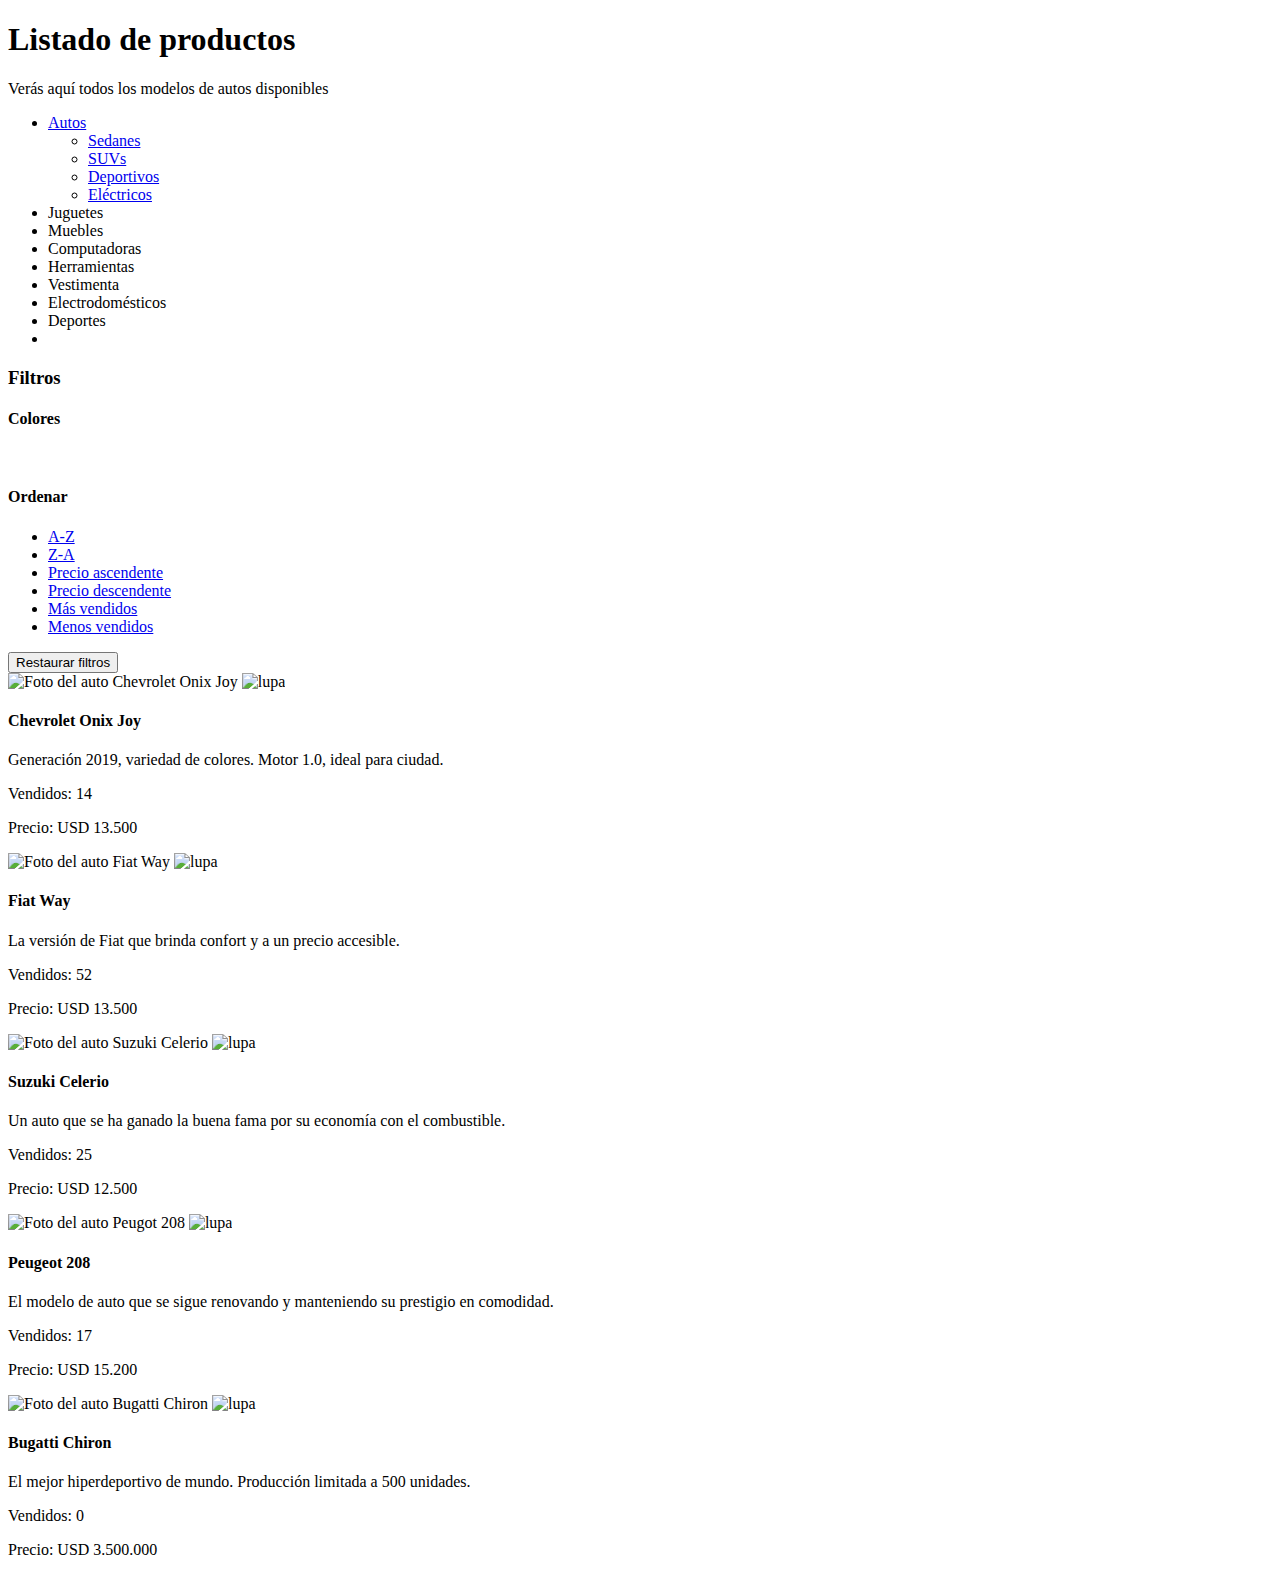
==== autos.html @ c88e8901 "Create autos.html" ====
<!DOCTYPE html>
<html lang="es">
<head>
    <meta charset="UTF-8">
    <meta name="viewport" content="width=device-width, initial-scale=1.0">
    <title>Listado de productos</title>
    <link rel="stylesheet" href="style.css">
    <script src="script.js"></script>
</head>
<body>
    <h1>Listado de productos</h1>
    <p>Verás aquí todos los modelos de autos disponibles</p>
    <div class="contenedor">
    <ul>
        <li>
            <a href="#">Autos</a>
            <ul>
                <li><a href="#">Sedanes</a></li>
                <li><a href="#">SUVs</a></li>
                <li><a href="#">Deportivos</a></li>
                <li><a href="#">Eléctricos</a></li>
            </ul>
        </li>
        <li><a href="#"></a>Juguetes</li>
        <li><a href="#"></a>Muebles</li>
        <li><a href="#"></a>Computadoras</li>
        <li><a href="#"></a>Herramientas</li>
        <li><a href="#"></a>Vestimenta</li>
        <li><a href="#"></a>Electrodomésticos</li>
        <li><a href="#"></a>Deportes</li>
        <li><a href="#"></a></li>
    </ul>
    <div class="filtros">
        <h3>Filtros</h3>
        <div class="colores"></div>
        <h4>Colores</h4>
        <a href="#"> <img src="imagenes/blanco.png" alt=""></a>
        <a href="#"> <img src="imagenes/negro.png" alt=""></a>
        <a href="#"> <img src="imagenes/amarillo.png" alt=""></a>
        <a href="#"> <img src="imagenes/verde.png" alt=""></a>
        <a href="#"> <img src="imagenes/rojo.png" alt=""></a>
        <a href="#"> <img src="imagenes/azul.png" alt=""></a>
        <a href="#"> <img src="imagenes/sin-color.png" alt=""></a>
    </div>
    <div class="filtros">
        <h4>Ordenar</h4>
        <ul>
            <li><a href="#">A-Z</a></li>
            <li><a href="#">Z-A</a></li>
            <li><a href="#">Precio ascendente</a></li>
            <li><a href="#">Precio descendente</a></li>
            <li><a href="#">Más vendidos</a></li>
            <li><a href="#">Menos vendidos</a></li>
        </ul>
    </div>
    <button type="button"> Restaurar filtros </button>
</div>
<section class="contenido">
    <div class="lista-productos">
        <div class="producto">
            <img src="imagenes/onix.jpg" alt="Foto del auto Chevrolet Onix Joy">
            <img src="imagenes/SVG/lupa.svg" alt="lupa">
            <h4>Chevrolet Onix Joy</h4>
            <p>Generación 2019, variedad de colores. Motor 1.0, ideal para ciudad.</p>
            <p>Vendidos: 14</p>
            <p>Precio: USD 13.500</p>
        </div>

        <div class="producto">
            <img src="imagenes/fiat.jpg" alt="Foto del auto Fiat Way">
            <img src="imagenes/SVG/lupa.svg" alt="lupa">
            <h4>Fiat Way</h4>
            <p>La versión de Fiat que brinda confort y a un precio accesible.</p>
            <p>Vendidos: 52</p>
            <p>Precio: USD 13.500</p>
        </div>

        <div class="producto">
            <img src="imagenes/suzuki.jpg" alt="Foto del auto Suzuki Celerio">
            <img src="imagenes/SVG/lupa.svg" alt="lupa">
            <h4>Suzuki Celerio</h4>
            <p>Un auto que se ha ganado la buena fama por su economía con el combustible.</p>
            <p>Vendidos: 25</p>
            <p>Precio: USD 12.500</p>
        </div>

        <div class="producto">
            <img src="imagenes/peugot.jpg" alt="Foto del auto Peugot 208">
            <img src="imagenes/SVG/lupa.svg" alt="lupa">
            <h4>Peugeot 208</h4>
            <p>El modelo de auto que se sigue renovando y manteniendo su prestigio en comodidad.</p>
            <p>Vendidos: 17</p>
            <p>Precio: USD 15.200</p>
        </div>

        <div class="producto">
            <img src="imagenes/bugatti.jpg" alt="Foto del auto Bugatti Chiron">
            <img src="imagenes/SVG/lupa.svg" alt="lupa">
            <h4>Bugatti Chiron</h4>
            <p>El mejor hiperdeportivo de mundo. Producción limitada a 500 unidades.</p>
            <p>Vendidos: 0</p>
            <p>Precio: USD 3.500.000</p>
        </div>
        
    </div>
</section>

</body>
</html>
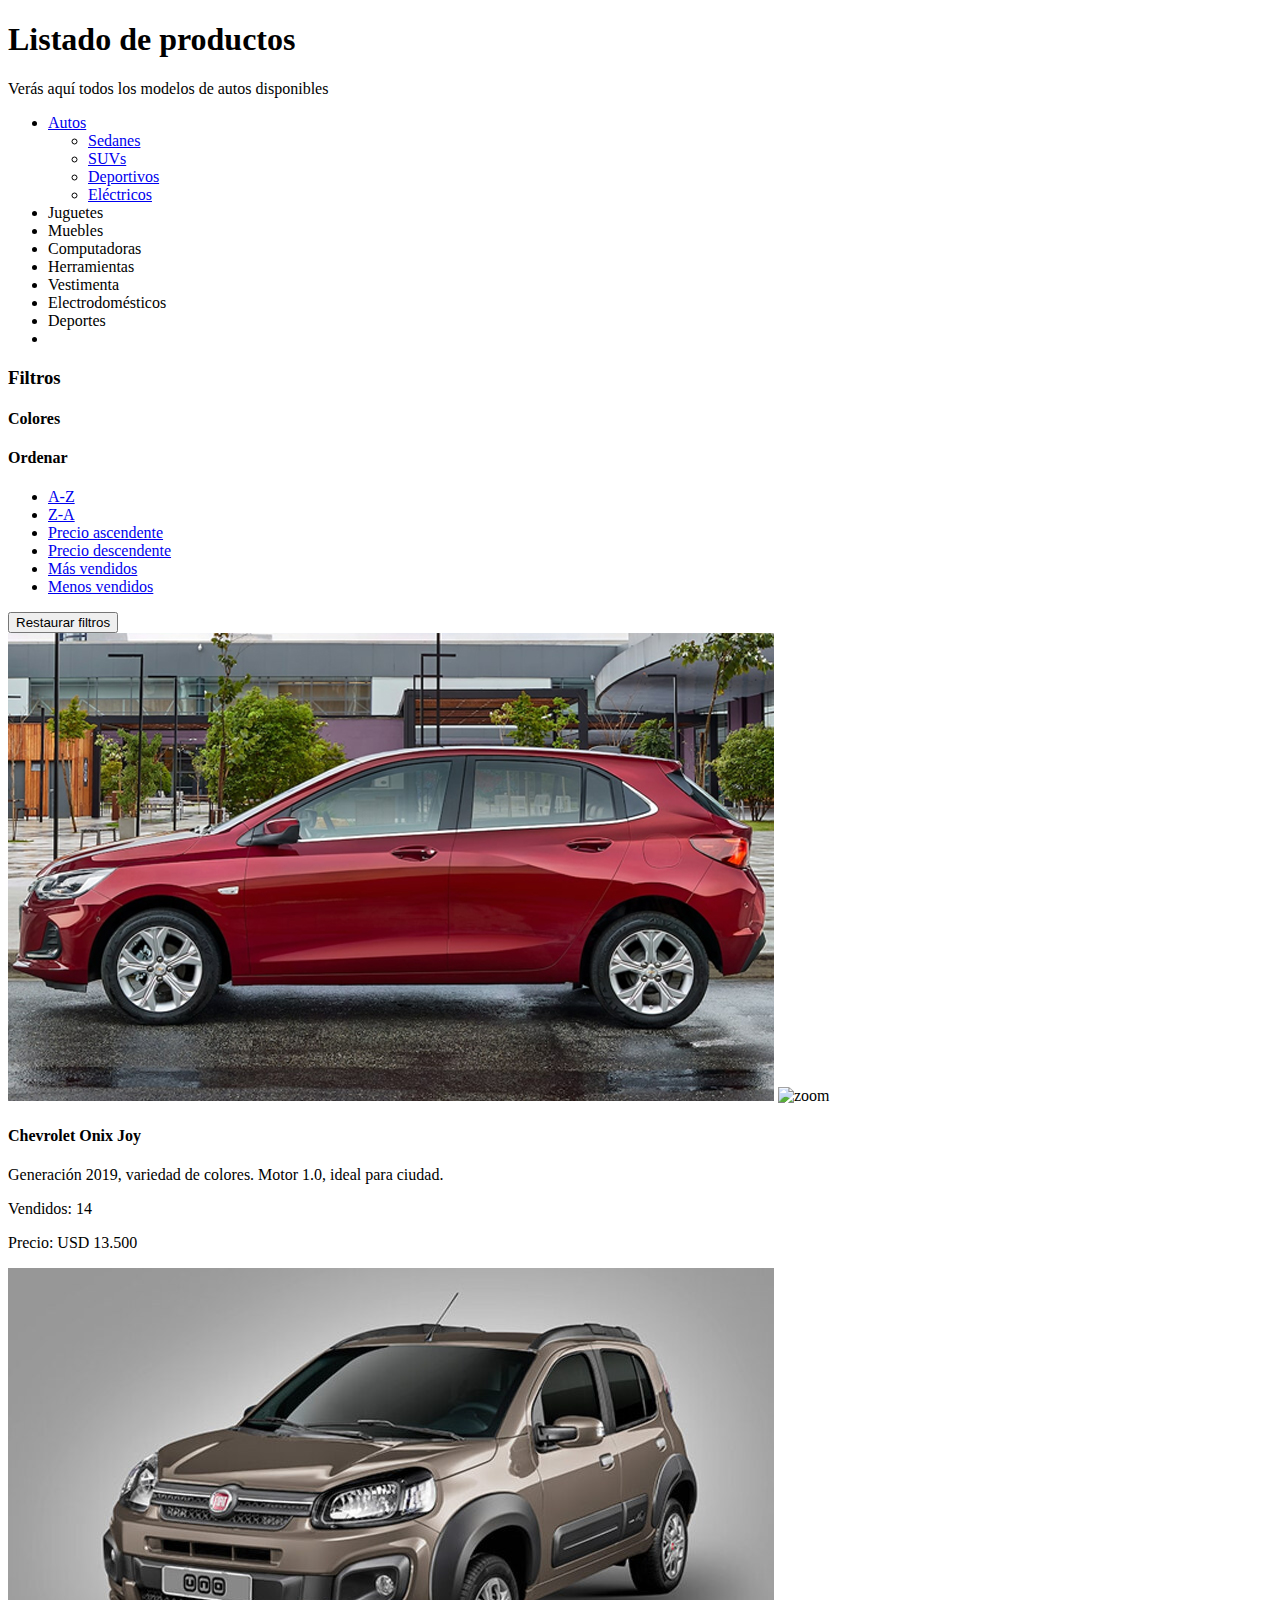
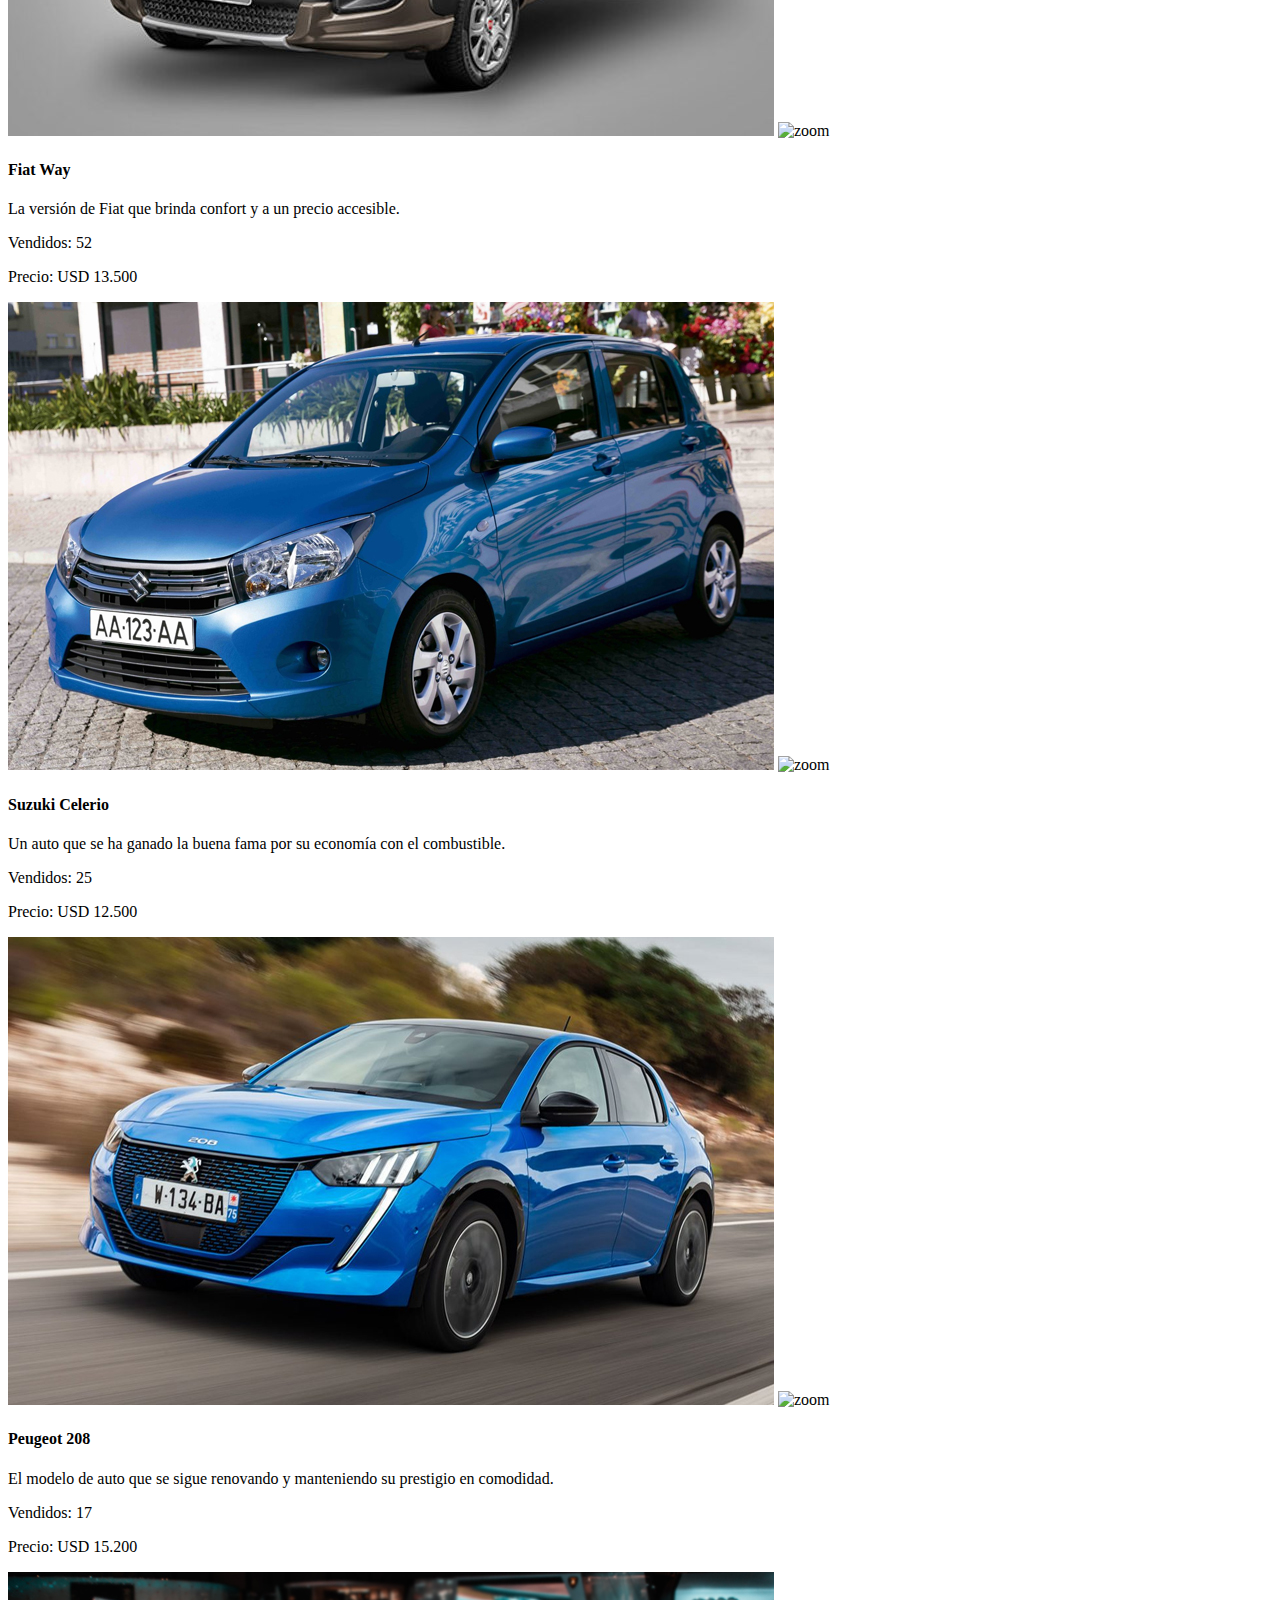
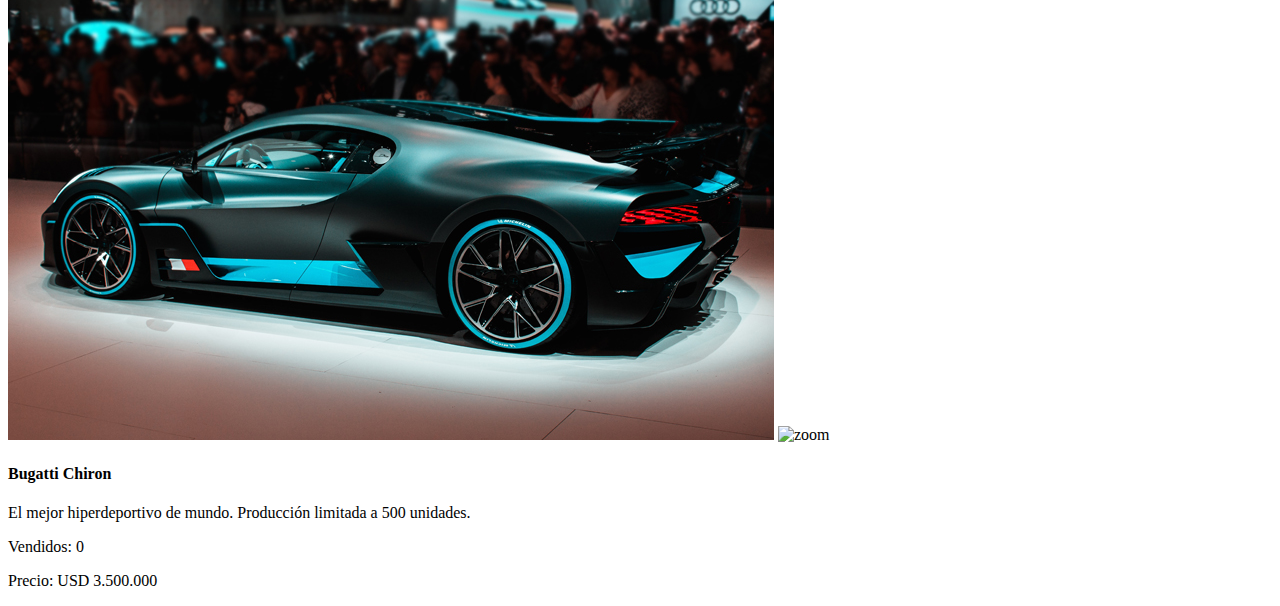
==== commit 954379d9: "Update autos.html" ====
--- a/autos.html
+++ b/autos.html
@@ -34,13 +34,13 @@
         <h3>Filtros</h3>
         <div class="colores"></div>
         <h4>Colores</h4>
-        <a href="#"> <img src="imagenes/blanco.png" alt=""></a>
-        <a href="#"> <img src="imagenes/negro.png" alt=""></a>
-        <a href="#"> <img src="imagenes/amarillo.png" alt=""></a>
-        <a href="#"> <img src="imagenes/verde.png" alt=""></a>
-        <a href="#"> <img src="imagenes/rojo.png" alt=""></a>
-        <a href="#"> <img src="imagenes/azul.png" alt=""></a>
-        <a href="#"> <img src="imagenes/sin-color.png" alt=""></a>
+        <a href="#"> <span class="color"></span></a>
+        <a href="#"> <span class="color"></span></a>
+        <a href="#"> <span class="color"></span></a>
+        <a href="#"> <span class="color"></span></a>
+        <a href="#"> <span class="color"></span></a>
+        <a href="#"> <span class="color"></span></a>
+        <a href="#"> <span class="color"></span></a>
     </div>
     <div class="filtros">
         <h4>Ordenar</h4>
@@ -58,8 +58,8 @@
 <section class="contenido">
     <div class="lista-productos">
         <div class="producto">
-            <img src="imagenes/onix.jpg" alt="Foto del auto Chevrolet Onix Joy">
-            <img src="imagenes/SVG/lupa.svg" alt="lupa">
+            <img src="img/prod50921_1.jpg" alt="Foto del auto Chevrolet Onix Joy">
+            <img src="imagenes/SVG/lupa.svg" alt="zoom">
             <h4>Chevrolet Onix Joy</h4>
             <p>Generación 2019, variedad de colores. Motor 1.0, ideal para ciudad.</p>
             <p>Vendidos: 14</p>
@@ -67,8 +67,8 @@
         </div>
 
         <div class="producto">
-            <img src="imagenes/fiat.jpg" alt="Foto del auto Fiat Way">
-            <img src="imagenes/SVG/lupa.svg" alt="lupa">
+            <img src="img/prod50922_1.jpg" alt="Foto del auto Fiat Way">
+            <img src="imagenes/SVG/lupa.svg" alt="zoom">
             <h4>Fiat Way</h4>
             <p>La versión de Fiat que brinda confort y a un precio accesible.</p>
             <p>Vendidos: 52</p>
@@ -76,8 +76,8 @@
         </div>
 
         <div class="producto">
-            <img src="imagenes/suzuki.jpg" alt="Foto del auto Suzuki Celerio">
-            <img src="imagenes/SVG/lupa.svg" alt="lupa">
+            <img src="img/prod50923_1.jpg" alt="Foto del auto Suzuki Celerio">
+            <img src="imagenes/SVG/lupa.svg" alt="zoom">
             <h4>Suzuki Celerio</h4>
             <p>Un auto que se ha ganado la buena fama por su economía con el combustible.</p>
             <p>Vendidos: 25</p>
@@ -85,8 +85,8 @@
         </div>
 
         <div class="producto">
-            <img src="imagenes/peugot.jpg" alt="Foto del auto Peugot 208">
-            <img src="imagenes/SVG/lupa.svg" alt="lupa">
+            <img src="img/prod50924_1.jpg" alt="Foto del auto Peugot 208">
+            <img src="imagenes/SVG/lupa.svg" alt="zoom">
             <h4>Peugeot 208</h4>
             <p>El modelo de auto que se sigue renovando y manteniendo su prestigio en comodidad.</p>
             <p>Vendidos: 17</p>
@@ -94,8 +94,8 @@
         </div>
 
         <div class="producto">
-            <img src="imagenes/bugatti.jpg" alt="Foto del auto Bugatti Chiron">
-            <img src="imagenes/SVG/lupa.svg" alt="lupa">
+            <img src="img/prod50925_1.jpg" alt="Foto del auto Bugatti Chiron">
+            <img src="imagenes/SVG/lupa.svg" alt="zoom">
             <h4>Bugatti Chiron</h4>
             <p>El mejor hiperdeportivo de mundo. Producción limitada a 500 unidades.</p>
             <p>Vendidos: 0</p>
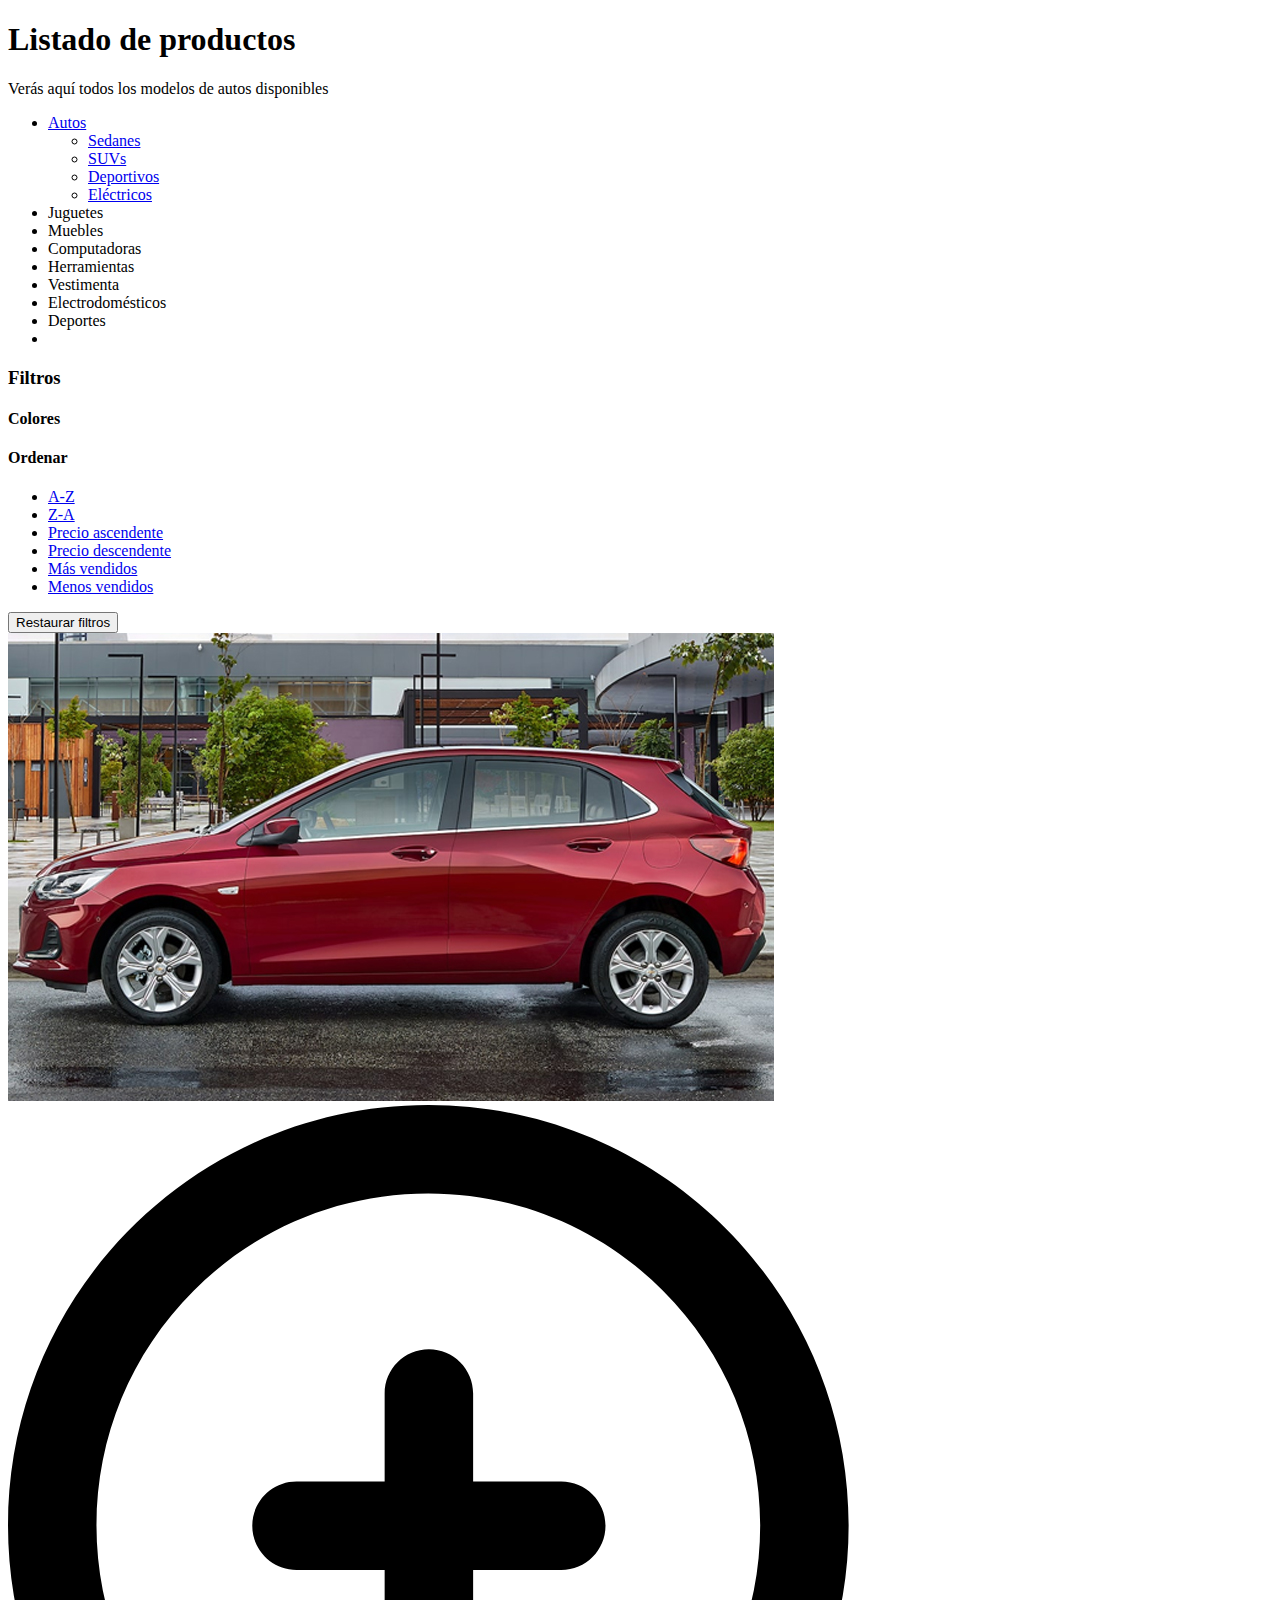
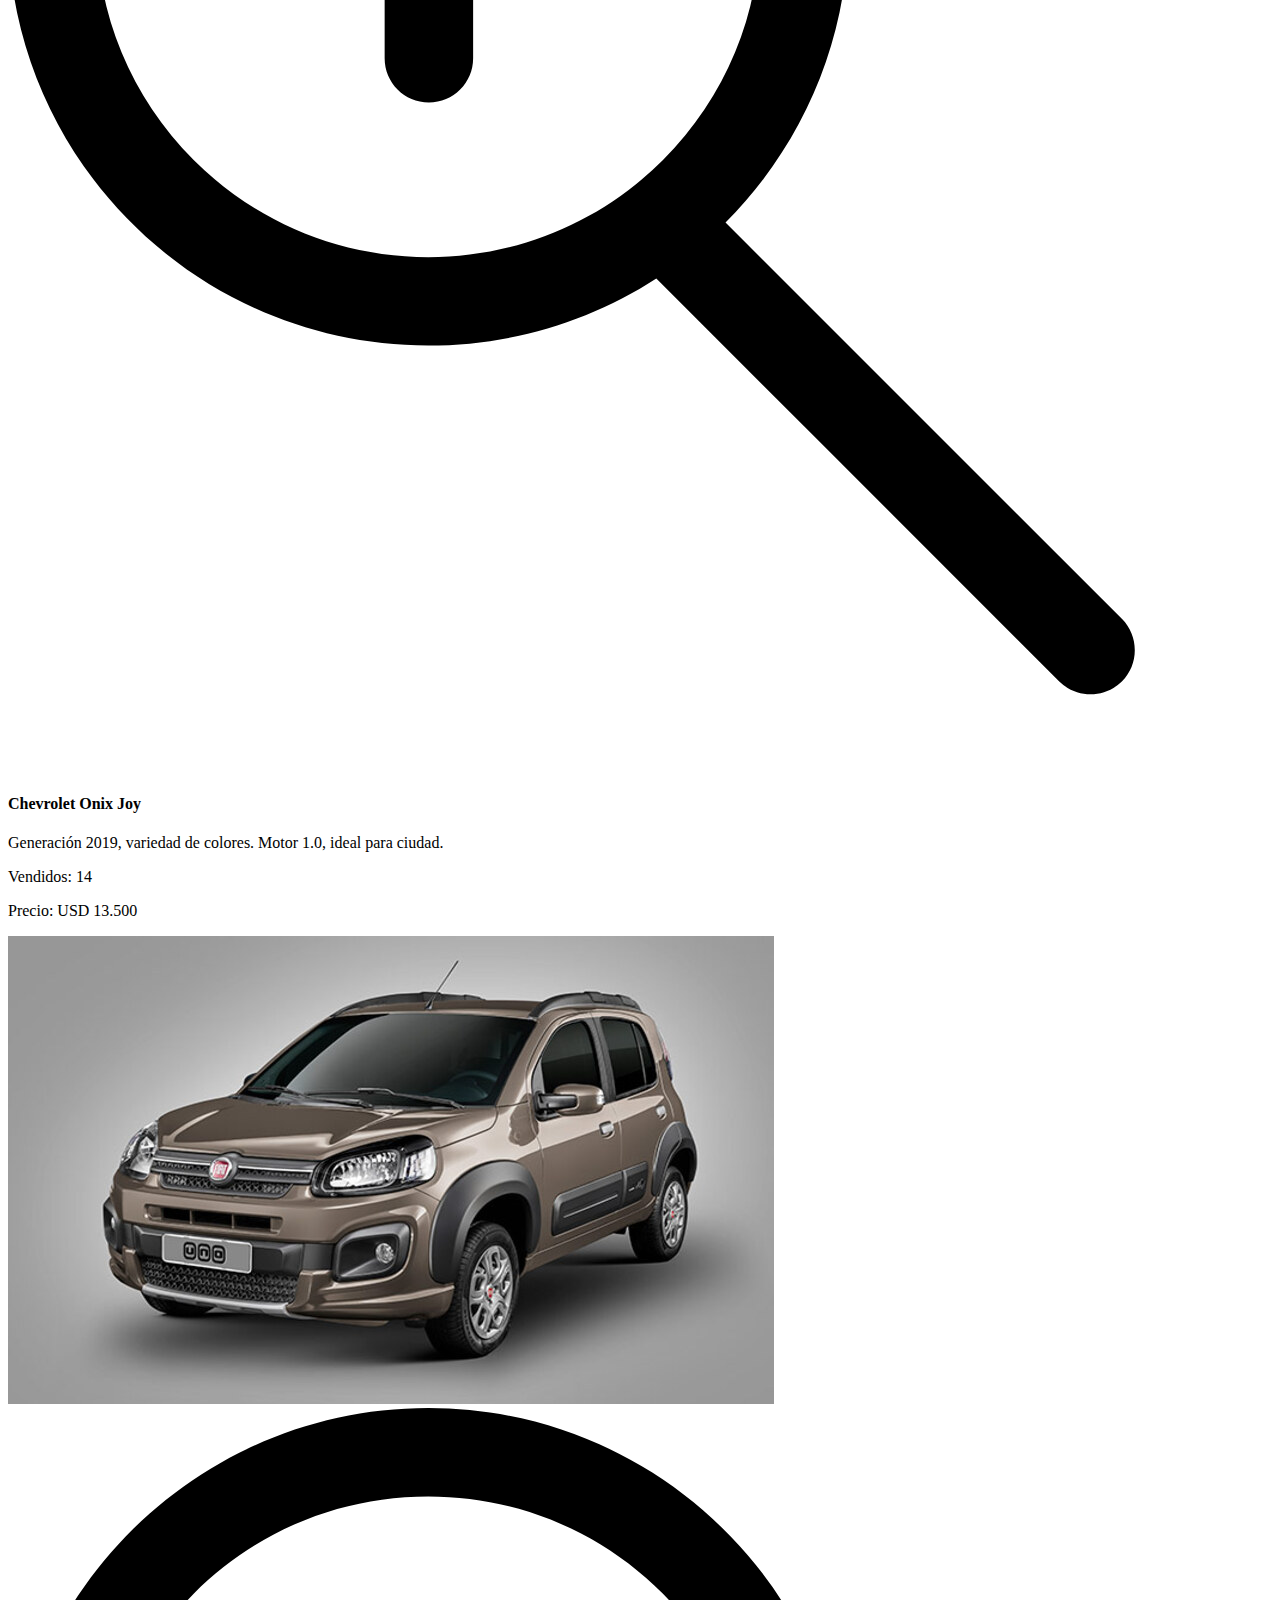
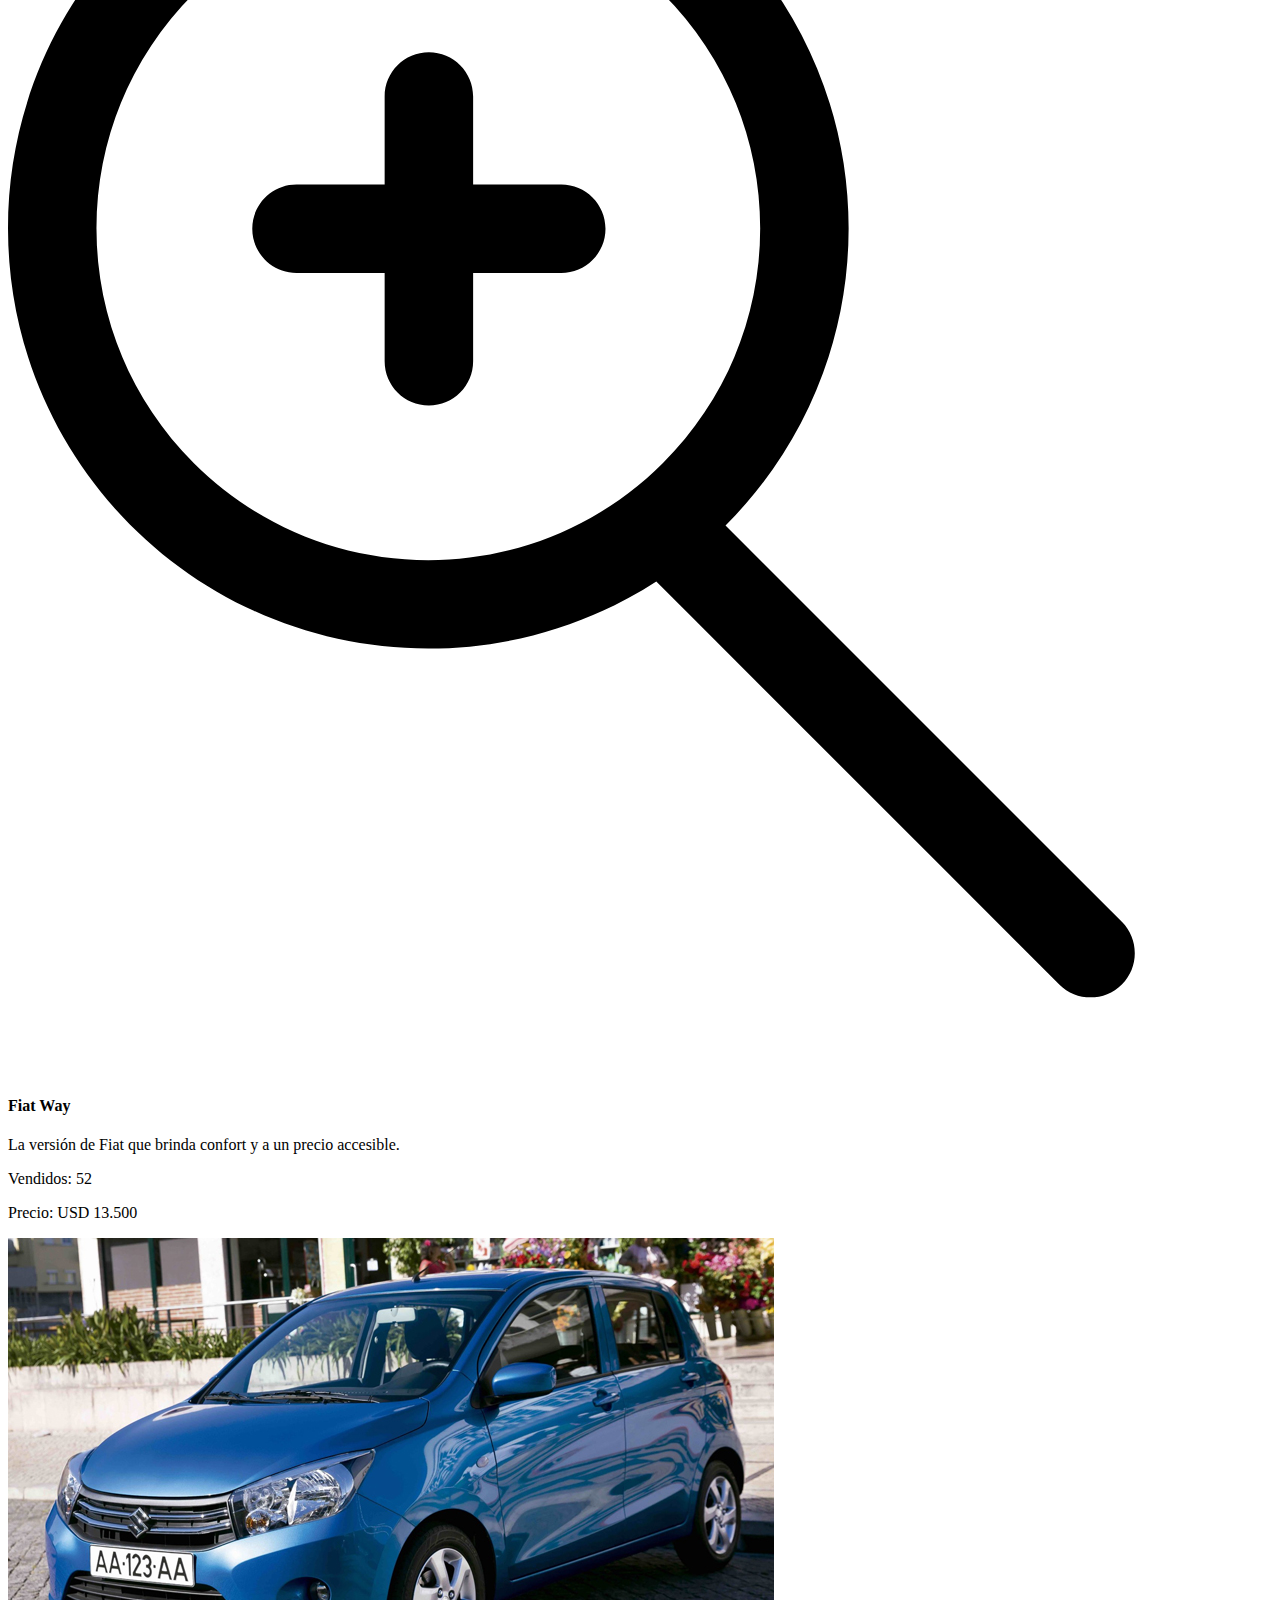
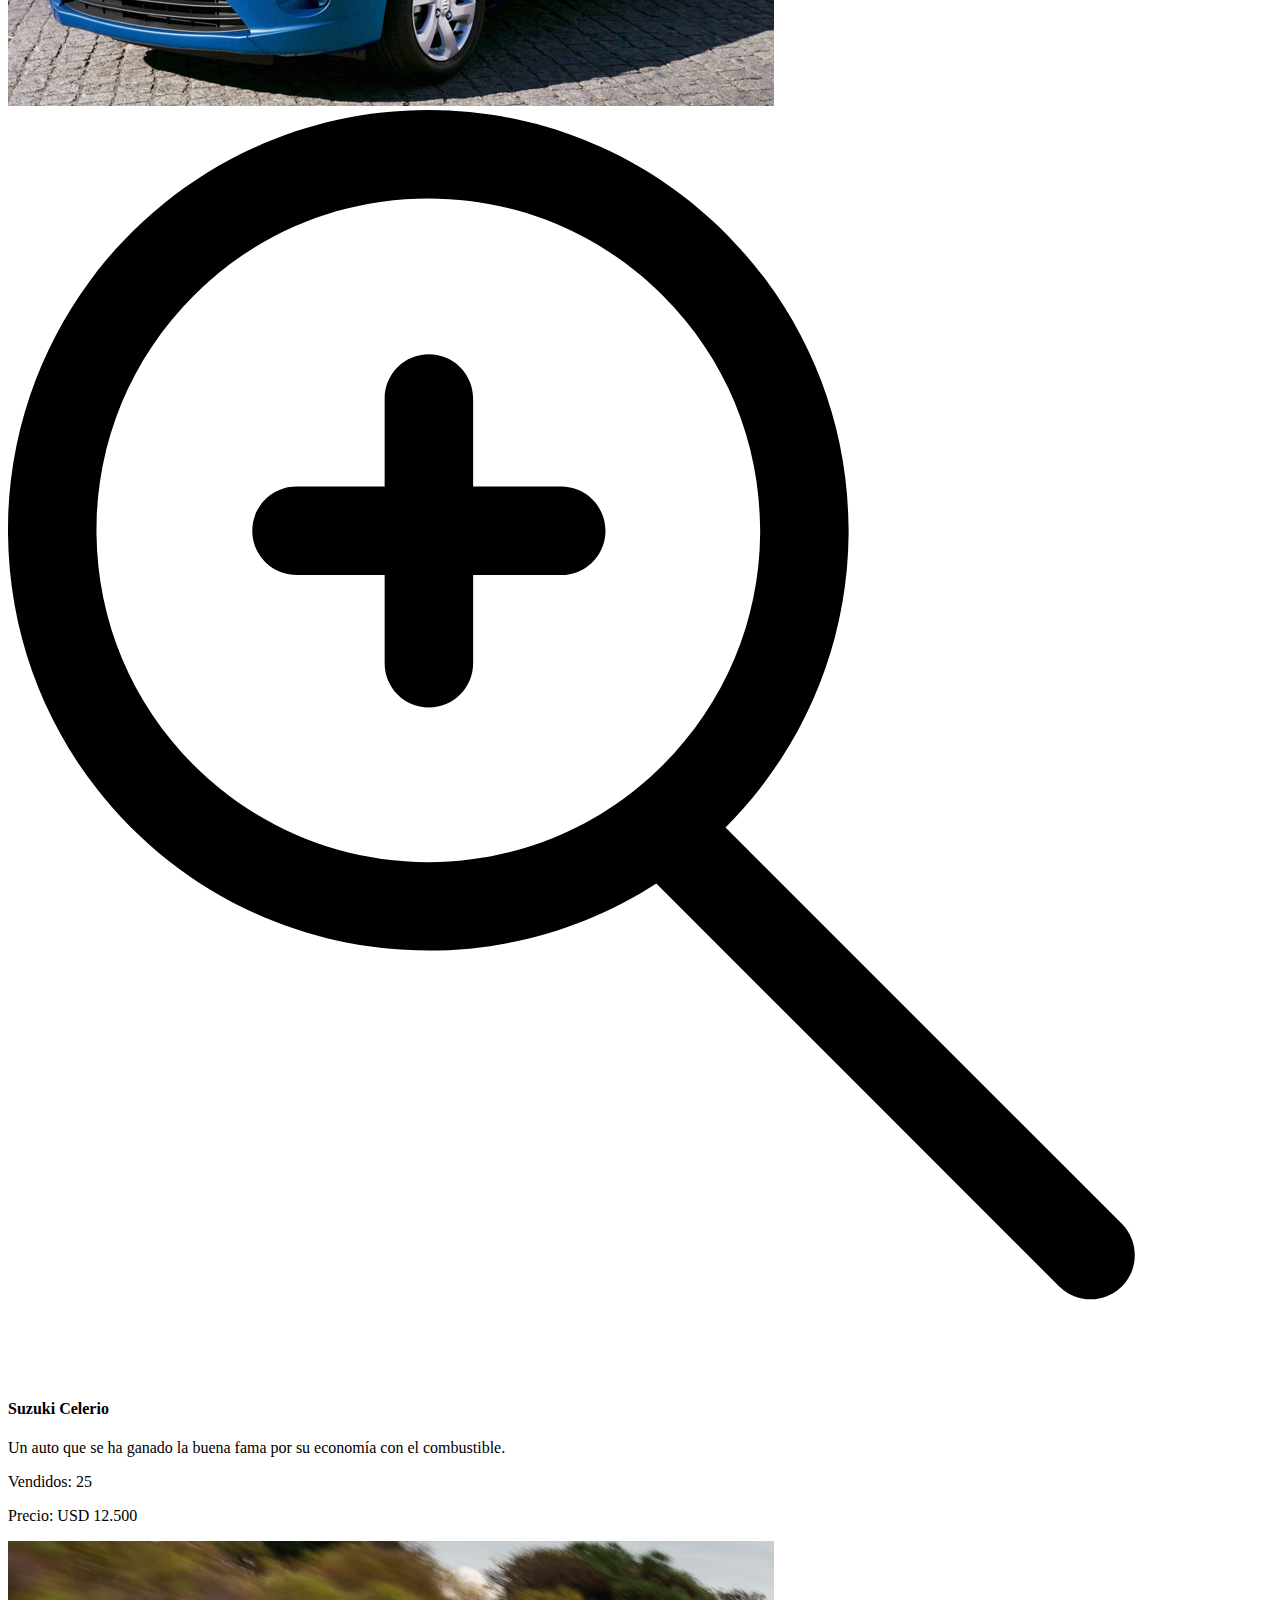
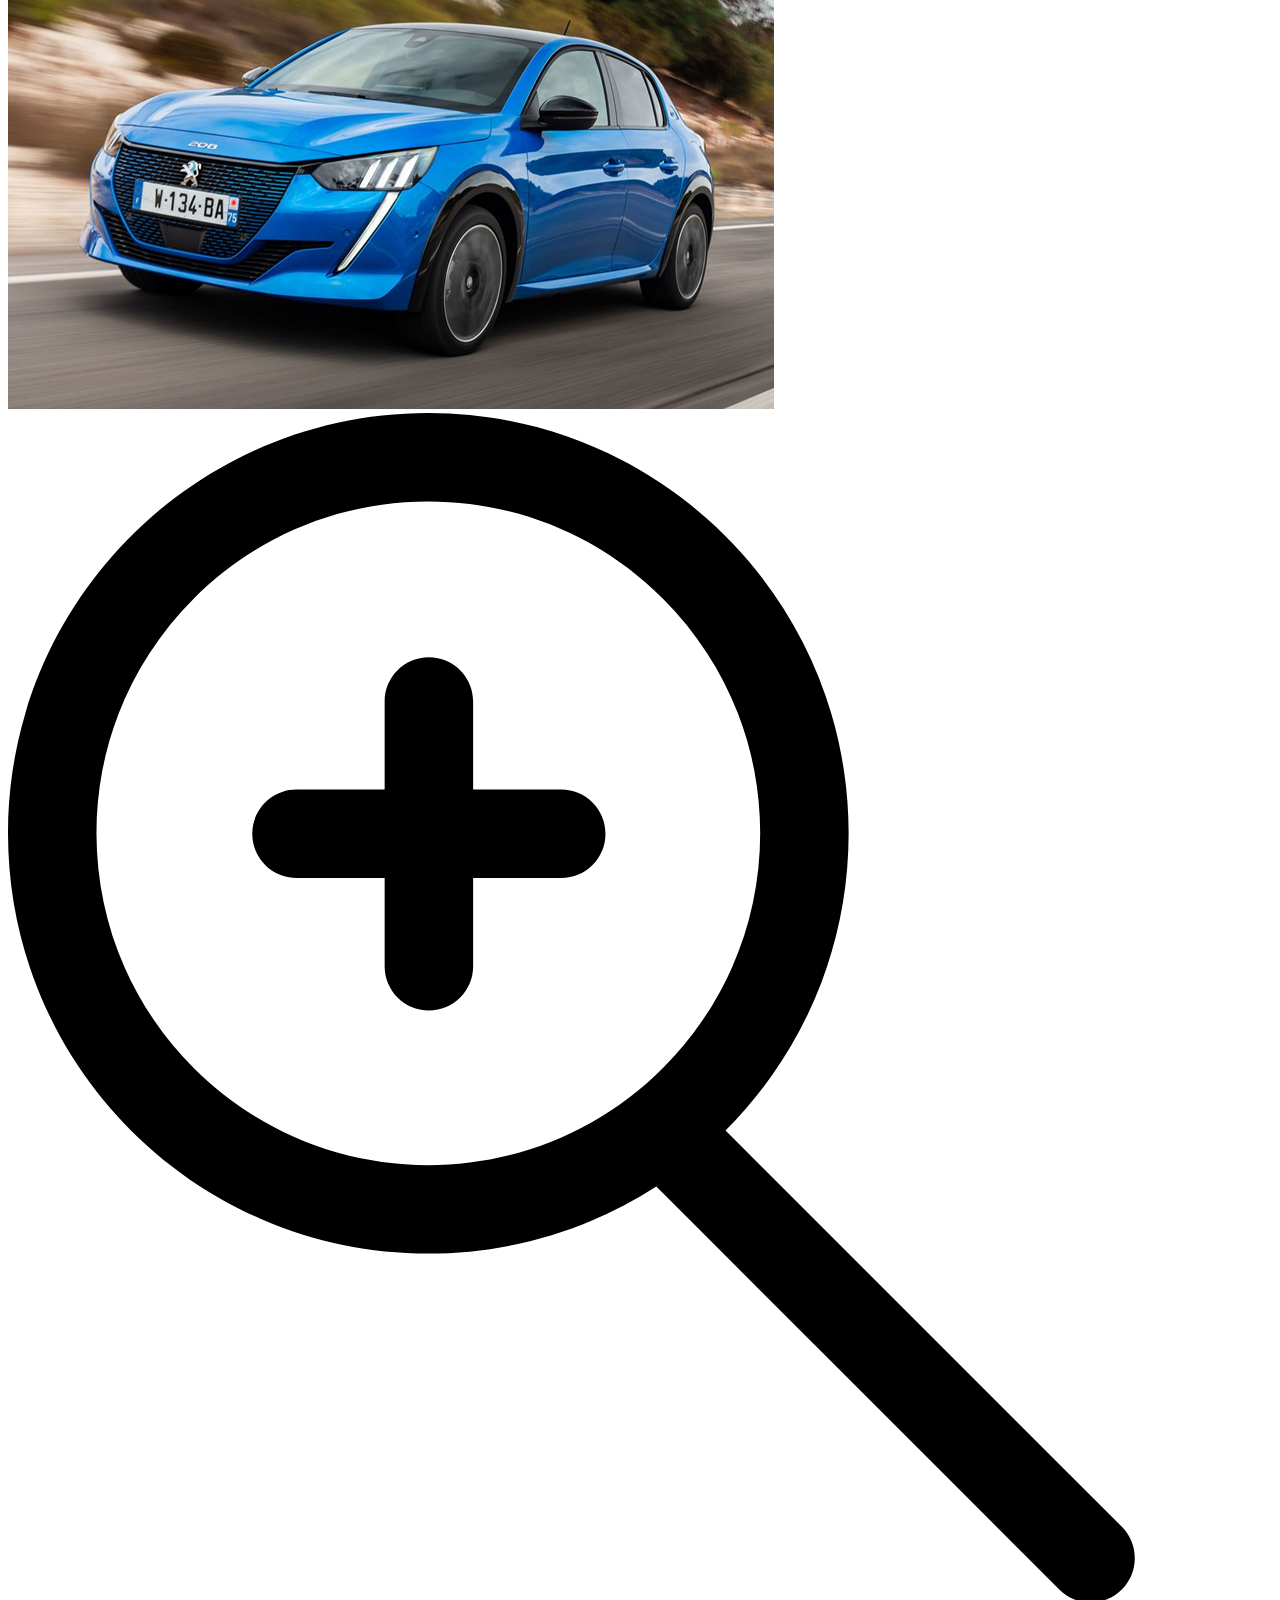
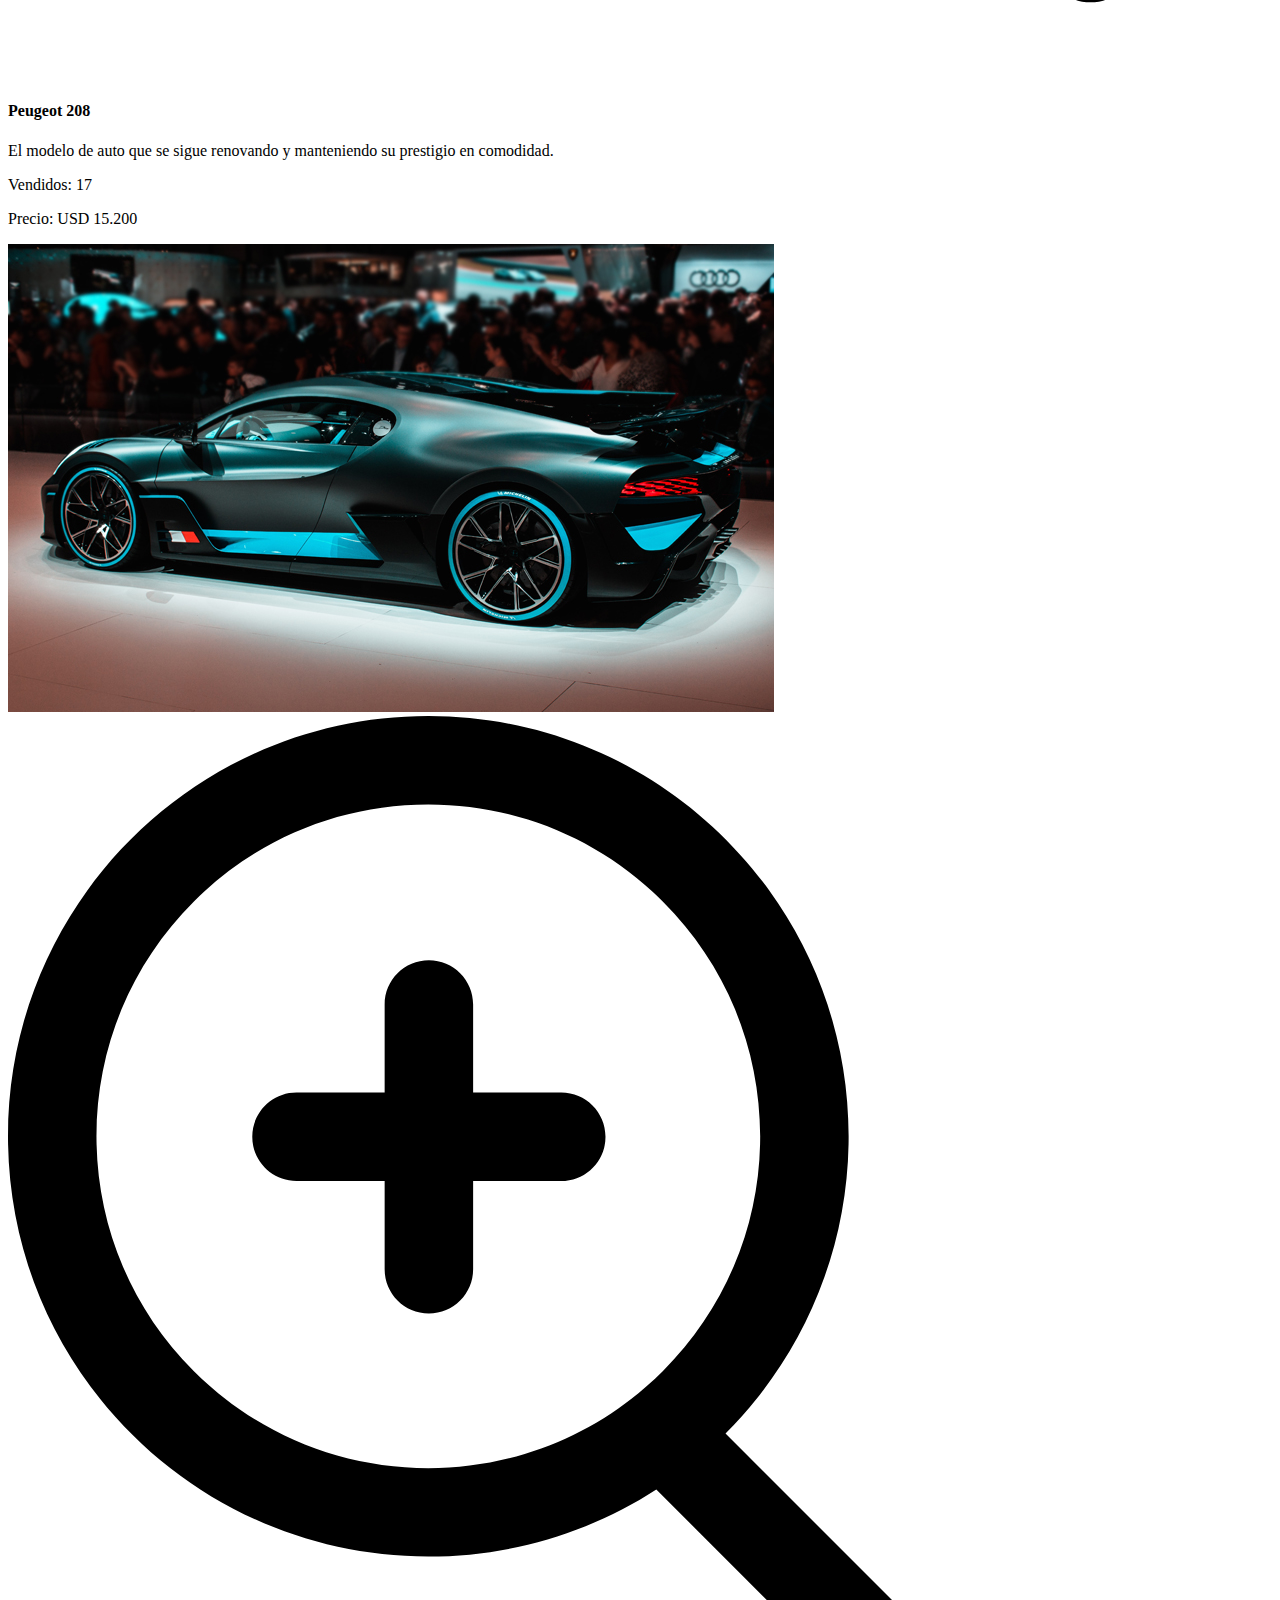
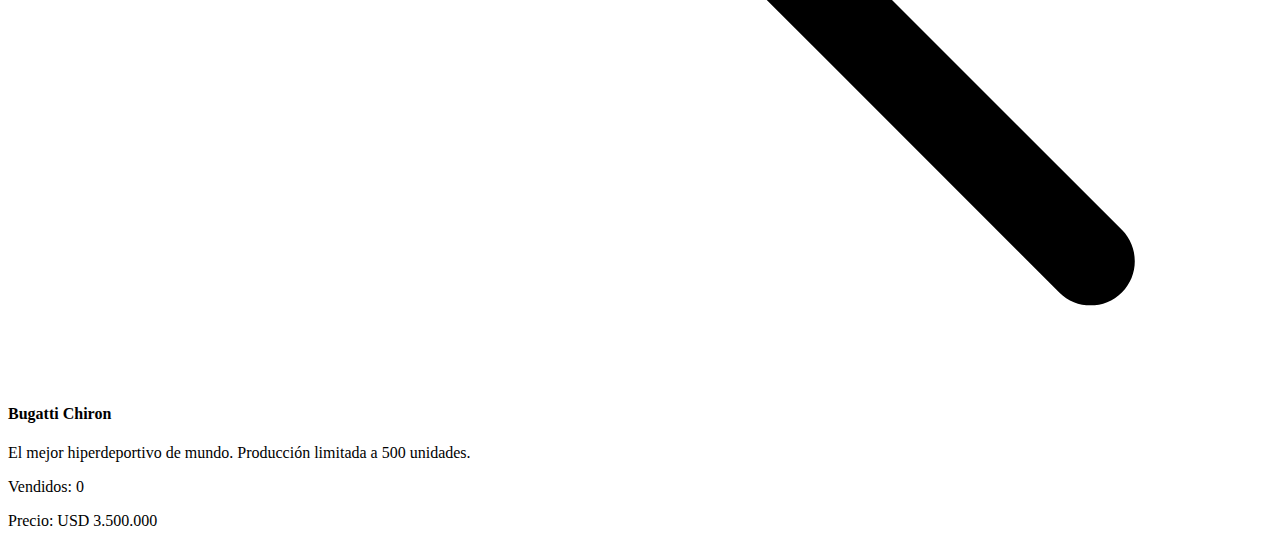
==== commit 8d14cfe3: "Create autos.html" ====
--- a/autos.html
+++ b/autos.html
@@ -59,7 +59,7 @@
     <div class="lista-productos">
         <div class="producto">
             <img src="img/prod50921_1.jpg" alt="Foto del auto Chevrolet Onix Joy">
-            <img src="imagenes/SVG/lupa.svg" alt="zoom">
+            <img src="img/lupa.svg" alt="zoom">
             <h4>Chevrolet Onix Joy</h4>
             <p>Generación 2019, variedad de colores. Motor 1.0, ideal para ciudad.</p>
             <p>Vendidos: 14</p>
@@ -68,7 +68,7 @@
 
         <div class="producto">
             <img src="img/prod50922_1.jpg" alt="Foto del auto Fiat Way">
-            <img src="imagenes/SVG/lupa.svg" alt="zoom">
+            <img src="img/lupa.svg" alt="zoom">
             <h4>Fiat Way</h4>
             <p>La versión de Fiat que brinda confort y a un precio accesible.</p>
             <p>Vendidos: 52</p>
@@ -77,7 +77,7 @@
 
         <div class="producto">
             <img src="img/prod50923_1.jpg" alt="Foto del auto Suzuki Celerio">
-            <img src="imagenes/SVG/lupa.svg" alt="zoom">
+            <img src="img/lupa.svg"  alt="zoom">
             <h4>Suzuki Celerio</h4>
             <p>Un auto que se ha ganado la buena fama por su economía con el combustible.</p>
             <p>Vendidos: 25</p>
@@ -86,7 +86,7 @@
 
         <div class="producto">
             <img src="img/prod50924_1.jpg" alt="Foto del auto Peugot 208">
-            <img src="imagenes/SVG/lupa.svg" alt="zoom">
+            <img src="img/lupa.svg"  alt="zoom">
             <h4>Peugeot 208</h4>
             <p>El modelo de auto que se sigue renovando y manteniendo su prestigio en comodidad.</p>
             <p>Vendidos: 17</p>
@@ -95,7 +95,7 @@
 
         <div class="producto">
             <img src="img/prod50925_1.jpg" alt="Foto del auto Bugatti Chiron">
-            <img src="imagenes/SVG/lupa.svg" alt="zoom">
+            <img src="img/lupa.svg"  alt="zoom">
             <h4>Bugatti Chiron</h4>
             <p>El mejor hiperdeportivo de mundo. Producción limitada a 500 unidades.</p>
             <p>Vendidos: 0</p>
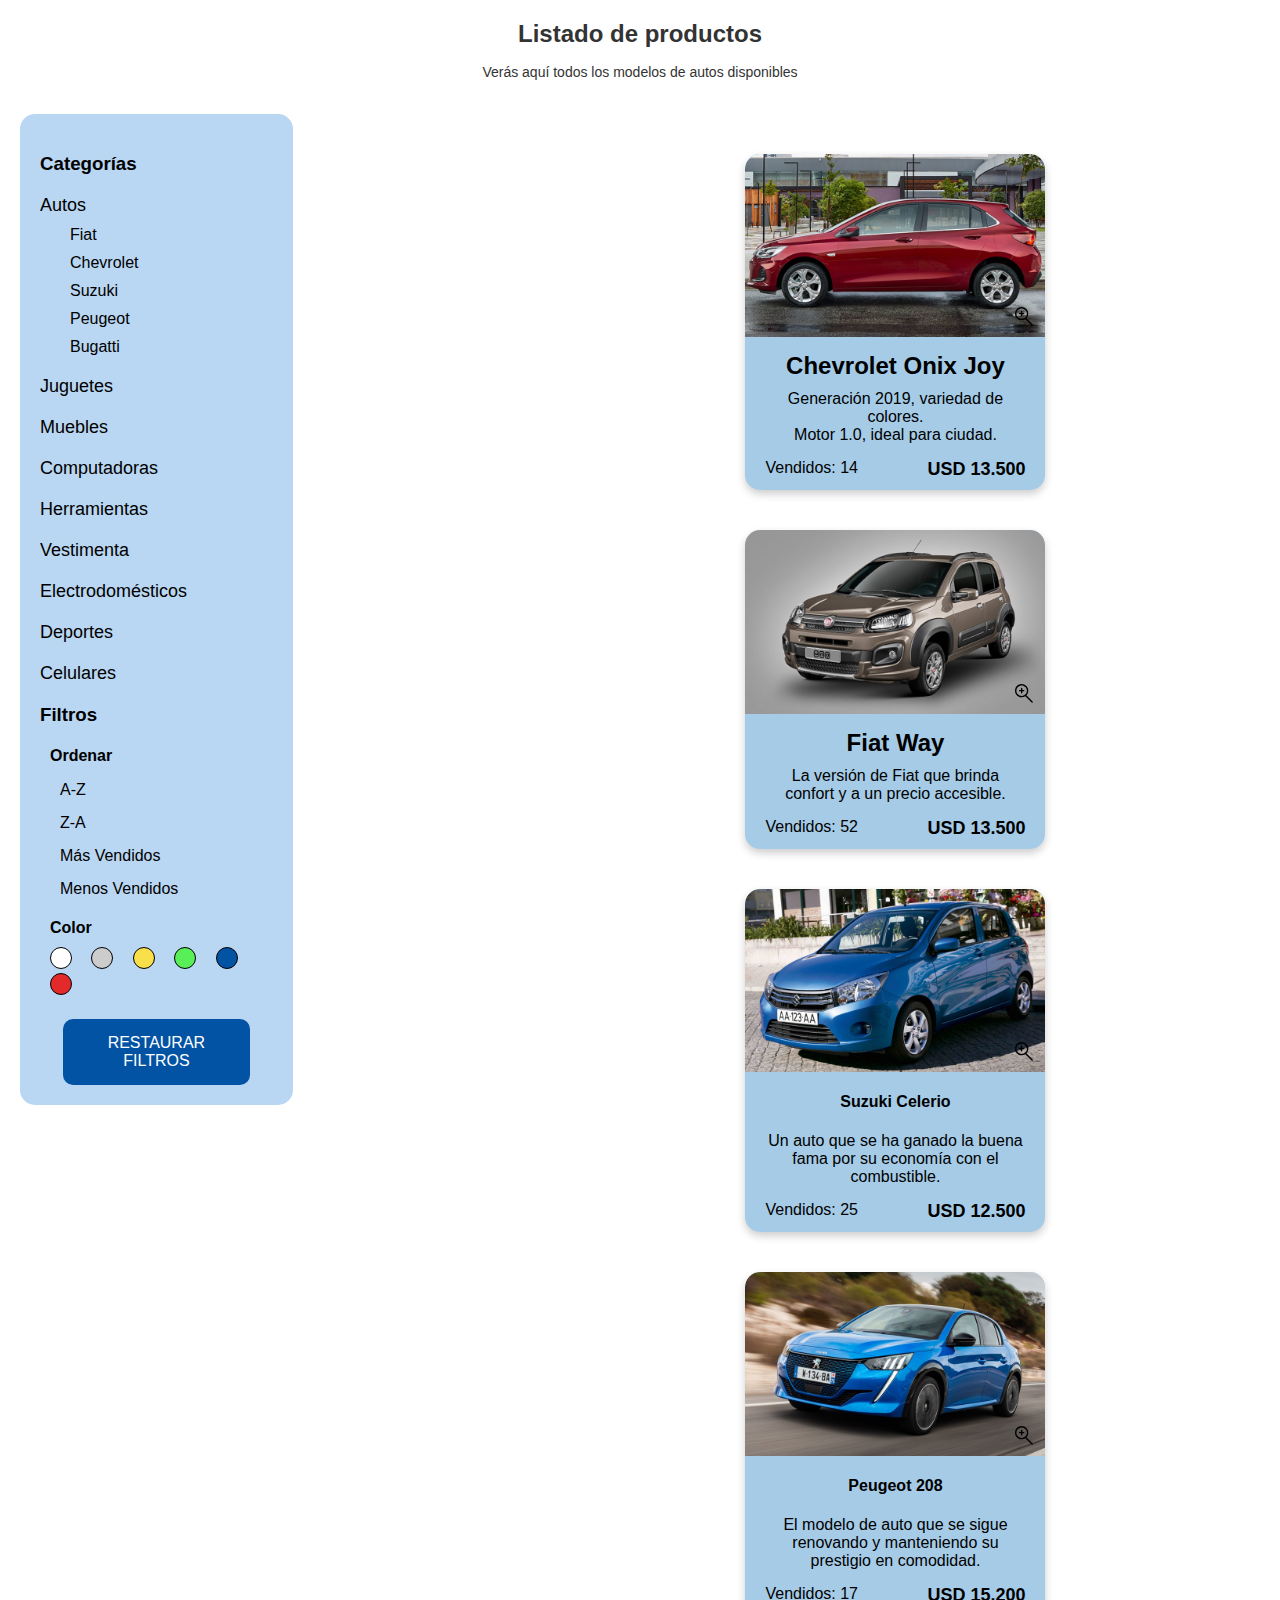
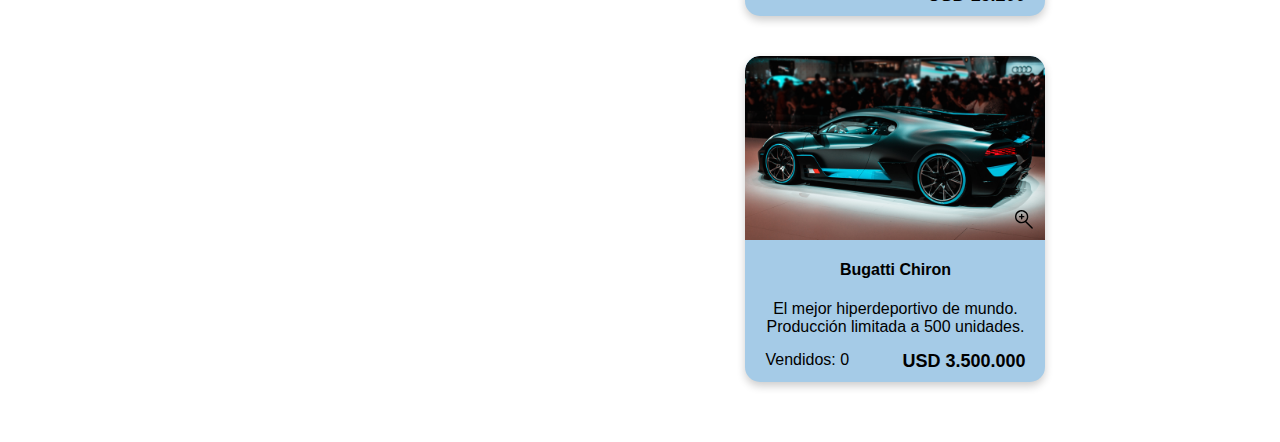
==== commit 2eebf730: "cambios en el css y html" ====
--- a/autos.html
+++ b/autos.html
@@ -9,101 +9,124 @@
 </head>
 <body>
     <h1>Listado de productos</h1>
-    <p>Verás aquí todos los modelos de autos disponibles</p>
-    <div class="contenedor">
-    <ul>
-        <li>
-            <a href="#">Autos</a>
+    <p class="subtitulo">Verás aquí todos los modelos de autos disponibles</p>
+<div class="contenedor">
+        <aside class="sidebar">
+            <h3>Categorías</h3>
             <ul>
-                <li><a href="#">Sedanes</a></li>
-                <li><a href="#">SUVs</a></li>
-                <li><a href="#">Deportivos</a></li>
-                <li><a href="#">Eléctricos</a></li>
+                <li>
+                    <a href="#">Autos</a>
+                    <ul>
+                        <li><a href="#">Fiat</a></li>
+                        <li><a href="#">Chevrolet</a></li>
+                        <li><a href="#">Suzuki</a></li>
+                        <li><a href="#">Peugeot</a></li>
+                        <li><a href="#">Bugatti</a></li>
+                    </ul>
+                </li>
+                <li><a href="#">Juguetes</a></li>
+                <li><a href="#">Muebles</a></li>
+                <li><a href="#">Computadoras</a></li>
+                <li><a href="#">Herramientas</a></li>
+                <li><a href="#">Vestimenta</a></li>
+                <li><a href="#">Electrodomésticos</a></li>
+                <li><a href="#">Deportes</a></li>
+                <li><a href="#">Celulares</a></li>
             </ul>
-        </li>
-        <li><a href="#"></a>Juguetes</li>
-        <li><a href="#"></a>Muebles</li>
-        <li><a href="#"></a>Computadoras</li>
-        <li><a href="#"></a>Herramientas</li>
-        <li><a href="#"></a>Vestimenta</li>
-        <li><a href="#"></a>Electrodomésticos</li>
-        <li><a href="#"></a>Deportes</li>
-        <li><a href="#"></a></li>
-    </ul>
-    <div class="filtros">
-        <h3>Filtros</h3>
-        <div class="colores"></div>
-        <h4>Colores</h4>
-        <a href="#"> <span class="color"></span></a>
-        <a href="#"> <span class="color"></span></a>
-        <a href="#"> <span class="color"></span></a>
-        <a href="#"> <span class="color"></span></a>
-        <a href="#"> <span class="color"></span></a>
-        <a href="#"> <span class="color"></span></a>
-        <a href="#"> <span class="color"></span></a>
-    </div>
-    <div class="filtros">
-        <h4>Ordenar</h4>
-        <ul>
-            <li><a href="#">A-Z</a></li>
-            <li><a href="#">Z-A</a></li>
-            <li><a href="#">Precio ascendente</a></li>
-            <li><a href="#">Precio descendente</a></li>
-            <li><a href="#">Más vendidos</a></li>
-            <li><a href="#">Menos vendidos</a></li>
-        </ul>
-    </div>
-    <button type="button"> Restaurar filtros </button>
-</div>
+    
+            <h3>Filtros</h3>
+            <div class="filtros">
+                <h4>Ordenar</h4>
+                <ul>
+                    <li>A-Z</li>
+                    <li>Z-A</li>
+                    <li>Más Vendidos</li>
+                    <li>Menos Vendidos</li>
+                </ul>
+    
+                <h4>Color</h4>
+                <div class="colores">
+                    <span class="color"></span>
+                    <span class="color"></span>
+                    <span class="color"></span>
+                    <span class="color"></span>
+                    <span class="color"></span>
+                    <span class="color"></span>
+                </div>
+            </div>
+    
+            <button type="button">RESTAURAR FILTROS</button>
+        </aside>
+
 <section class="contenido">
     <div class="lista-productos">
         <div class="producto">
-            <img src="img/prod50921_1.jpg" alt="Foto del auto Chevrolet Onix Joy">
-            <img src="img/lupa.svg" alt="zoom">
-            <h4>Chevrolet Onix Joy</h4>
-            <p>Generación 2019, variedad de colores. Motor 1.0, ideal para ciudad.</p>
-            <p>Vendidos: 14</p>
-            <p>Precio: USD 13.500</p>
+            <div class="contenedor-img">
+                <img src="img/prod50921_1.jpg" alt="Chevrolet Onix Joy">
+                <img src="img/lupa.svg" alt="zoom">
+            </div>
+            <h3>Chevrolet Onix Joy</h3>
+            <p>Generación 2019, variedad de colores.<br>Motor 1.0, ideal para ciudad.</p>
+            <div class="detalles">
+                <span class="vendidos">Vendidos: 14</span>
+                <span class="precio">USD 13.500</span>
+            </div>
         </div>
 
         <div class="producto">
-            <img src="img/prod50922_1.jpg" alt="Foto del auto Fiat Way">
-            <img src="img/lupa.svg" alt="zoom">
-            <h4>Fiat Way</h4>
+            <div class="contenedor-img">
+                <img src="img/prod50922_1.jpg" alt="Fiat Way">
+                <img src="img/lupa.svg" alt="zoom">
+            </div>
+            <h3>Fiat Way</h3>
             <p>La versión de Fiat que brinda confort y a un precio accesible.</p>
-            <p>Vendidos: 52</p>
-            <p>Precio: USD 13.500</p>
+            <div class="detalles">
+                <span class="vendidos">Vendidos: 52</span>
+                <span class="precio">USD 13.500</span>
+            </div>
         </div>
 
         <div class="producto">
-            <img src="img/prod50923_1.jpg" alt="Foto del auto Suzuki Celerio">
-            <img src="img/lupa.svg"  alt="zoom">
+            <div class="contenedor-img">
+                <img src="img/prod50923_1.jpg" alt="Suzuki Celerio">
+                <img src="img/lupa.svg" alt="zoom">
+            </div>
             <h4>Suzuki Celerio</h4>
             <p>Un auto que se ha ganado la buena fama por su economía con el combustible.</p>
-            <p>Vendidos: 25</p>
-            <p>Precio: USD 12.500</p>
+            <div class="detalles">
+                <span class="vendidos">Vendidos: 25</span>
+                <span class="precio">USD 12.500</span>
+            </div>
         </div>
 
         <div class="producto">
-            <img src="img/prod50924_1.jpg" alt="Foto del auto Peugot 208">
-            <img src="img/lupa.svg"  alt="zoom">
+            <div class="contenedor-img">
+                <img src="img/prod50924_1.jpg" alt="Foto del auto Peugot 208">
+                <img src="img/lupa.svg" alt="zoom">
+            </div>
             <h4>Peugeot 208</h4>
             <p>El modelo de auto que se sigue renovando y manteniendo su prestigio en comodidad.</p>
-            <p>Vendidos: 17</p>
-            <p>Precio: USD 15.200</p>
+            <div class="detalles">
+                <span class="vendidos">Vendidos: 17</span>
+                <span class="precio">USD 15.200</span>
+            </div>
         </div>
 
         <div class="producto">
-            <img src="img/prod50925_1.jpg" alt="Foto del auto Bugatti Chiron">
-            <img src="img/lupa.svg"  alt="zoom">
+            <div class="contenedor-img">
+                <img src="img/prod50925_1.jpg" alt="Foto del auto Bugatti Chiron">
+                <img src="img/lupa.svg" alt="zoom">
+            </div>
             <h4>Bugatti Chiron</h4>
             <p>El mejor hiperdeportivo de mundo. Producción limitada a 500 unidades.</p>
-            <p>Vendidos: 0</p>
-            <p>Precio: USD 3.500.000</p>
+            <div class="detalles">
+                <span class="vendidos">Vendidos: 0</span>
+                <span class="precio">USD 3.500.000</span>
+            </div>
         </div>
         
     </div>
 </section>
-
+</div>
 </body>
 </html>--- a/style.css
+++ b/style.css
@@ -0,0 +1,212 @@
+body {
+    font-family: Jost, sans-serif;
+    background-color: #fff;
+    margin: 0;
+    padding: 0;
+    
+}
+
+h1 {
+    text-align: center;
+    margin-top: 20px;
+    font-size: 24px;
+    color: #333;
+}
+
+.subtitulo {
+    text-align: center;
+    margin-top: 10px;
+    font-size: 14px;
+    color: #333;
+}
+
+.contenedor {
+    display: flex;
+    justify-content: space-between;
+    padding: 20px;
+}
+
+.sidebar {
+    width: 22%;
+    height: fit-content;
+    padding: 20px;
+    background-color: #B9D6F2;
+    box-sizing: border-box;
+    border-radius: 15px;
+}
+
+.sidebar h3, 
+.sidebar h4 {
+    font-weight: bold;
+    color: #000;
+    margin-bottom: 20px;
+}
+
+.sidebar a{
+    color: #000;
+    text-decoration: none;
+}
+
+.sidebar ul {
+    list-style-type: none;
+    padding-left: 0;
+}
+
+.sidebar ul li {
+    font-size: 18px;
+    margin-bottom: 20px;
+    color: #000;
+}
+
+.sidebar ul li ul {
+    margin-top: 10px;
+    padding-left: 20px;
+}
+
+.sidebar ul li ul li {
+    font-size: 16px;
+    margin-bottom: 10px;
+    margin-left: 10px;
+}
+
+.filtros {
+    padding-left: 10px;
+}
+
+.filtros h4 {
+    margin-bottom: 10px;
+}
+
+.filtros ul {
+    list-style-type: none;
+    padding-left: 10px;
+}
+
+.filtros ul li {
+    font-size: 16px;
+    margin-bottom: 15px;
+}
+
+.colores {
+    margin-bottom: 10px;
+}
+
+.color {
+    display: inline-block;
+    width: 20px;
+    height: 20px;
+    margin-right: 15px;
+    border-radius: 50%;
+    border: 1px solid #000;
+}
+
+.color:nth-child(1) { background-color: #ffffff; } 
+.color:nth-child(2) { background-color: #cccccc; } 
+.color:nth-child(3) { background-color: #f9e04b; } 
+.color:nth-child(4) { background-color: #58ef58; } 
+.color:nth-child(5) { background-color: #0353A4; } 
+.color:nth-child(6) { background-color: #e32929; } 
+
+button {
+    display: block;
+    width: 80%;
+    padding: 15px;
+    margin: 20px auto 0 auto;
+    background-color: #0353A4;
+    color: #fff;
+    font-size: 16px;
+    border: none;
+    border-radius: 10px;
+    cursor: pointer;
+    text-align: center;
+}
+
+
+button:hover {
+    background-color: #555;
+}
+
+.contenido {
+    flex: 1;
+    padding: 20px;
+    background-color: #fff;
+}
+
+
+.lista-productos {
+    width: 70%;
+    margin-left: auto;
+    margin-right: 20px;
+    display: flex;
+    flex-direction: column;
+    align-items: center;
+    box-sizing: border-box;
+}
+
+.producto {
+    width: 300px;
+    background-color: #a5cbe7;
+    border-radius: 15px;
+    overflow: hidden;
+    box-shadow: 0 4px 8px rgba(0, 0, 0, 0.2);
+    margin: 20px;
+    text-align: center;
+    font-family: 'Jost', sans-serif;
+    color: #000;
+}
+
+.producto img {
+    width: 100%;
+    height: auto;
+}
+
+.contenedor-img {
+    position: relative;
+    width: 100%;
+}
+
+.contenedor-img img:first-child {
+    display: block;
+    width: 100%;
+    border-radius: 15px 15px 0 0;
+}
+
+.contenedor-img img[alt="zoom"] {
+    position: absolute;
+    bottom: 10px;
+    right: 10px;
+    width: 20px;
+    height: 20px;
+    cursor: pointer;
+}
+
+.producto h3 {
+    font-size: 24px;
+    margin: 15px 0 10px 0;
+    font-weight: bold;
+    color: #000;
+}
+
+.producto p {
+    font-size: 16px;
+    margin: 5px 20px;
+    color: #000;
+}
+
+.producto .detalles {
+    display: flex;
+    justify-content: space-between;
+    padding: 10px 20px;
+    font-size: 18px;
+    font-weight: bold;
+}
+
+.producto .detalles .vendidos {
+    font-size: 16px;
+    font-weight: normal;
+    color: #000;
+}
+
+.producto .detalles .precio {
+    color: #000;
+}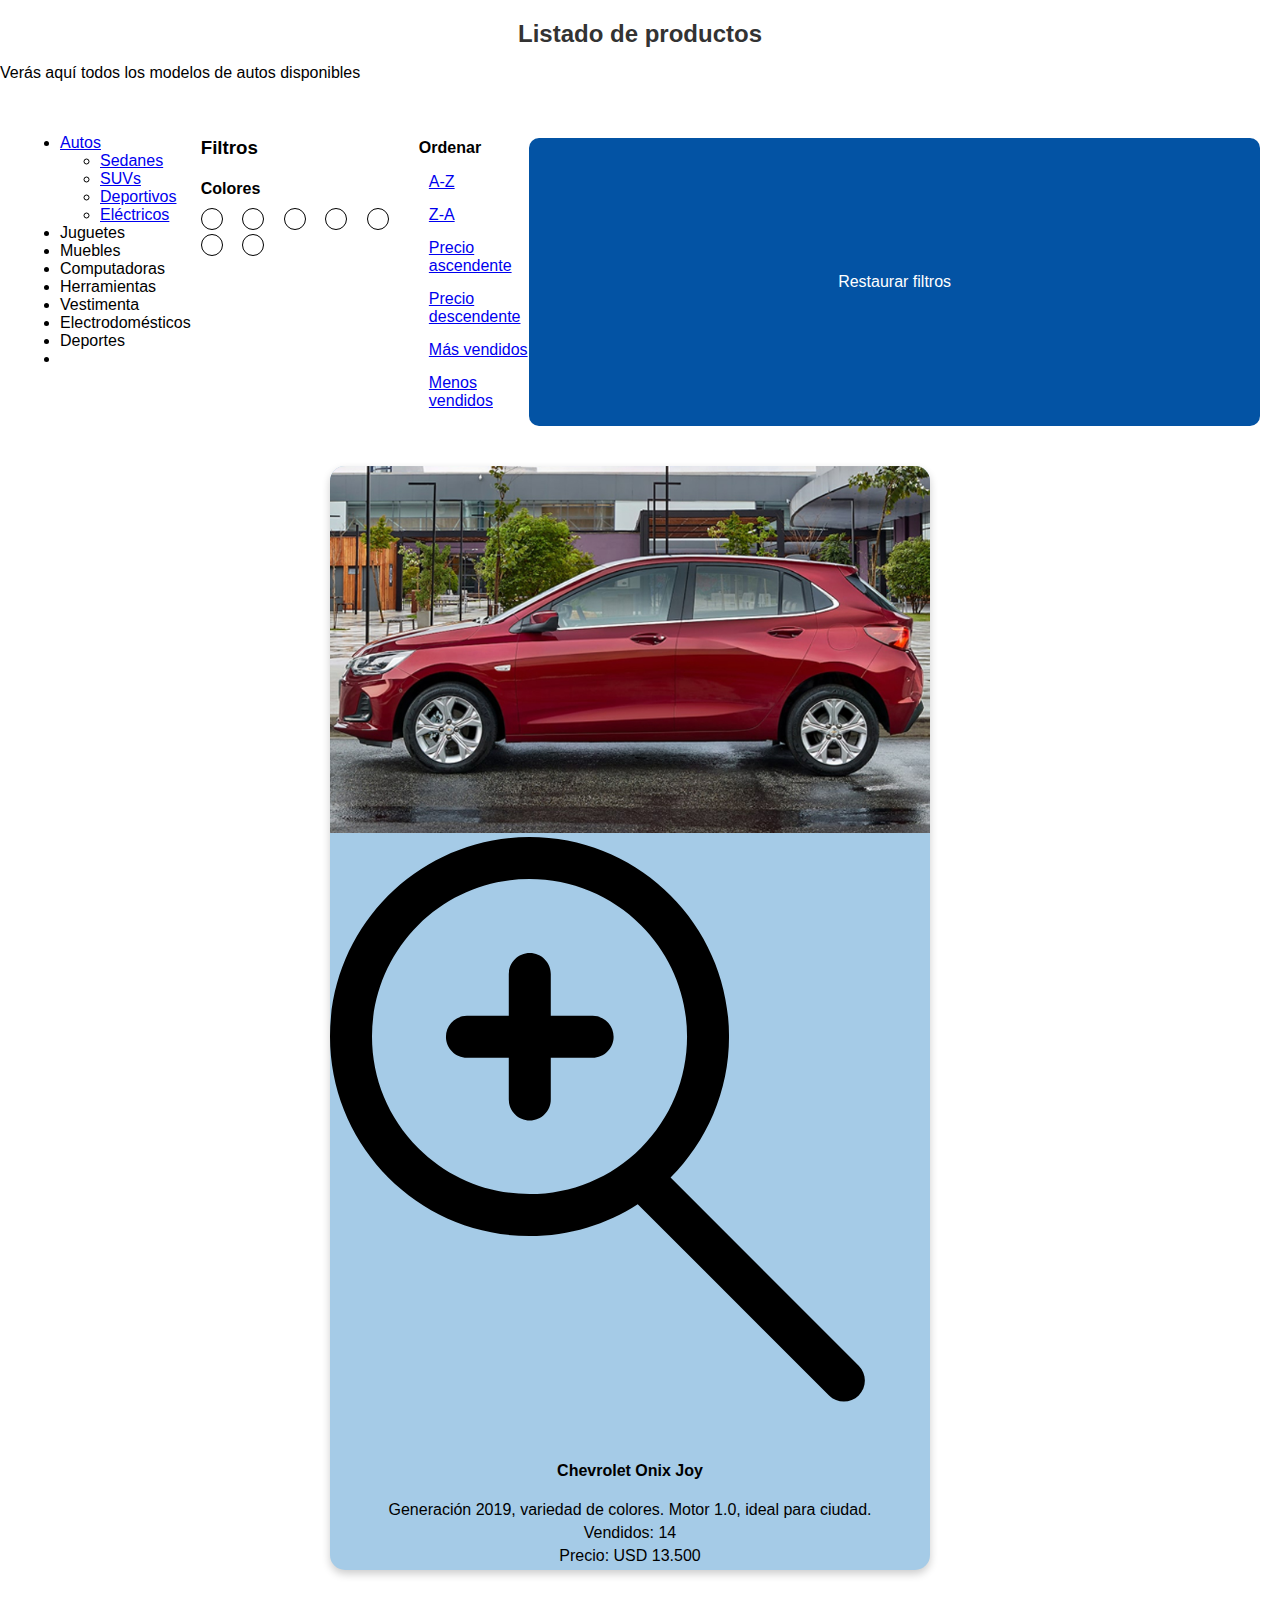
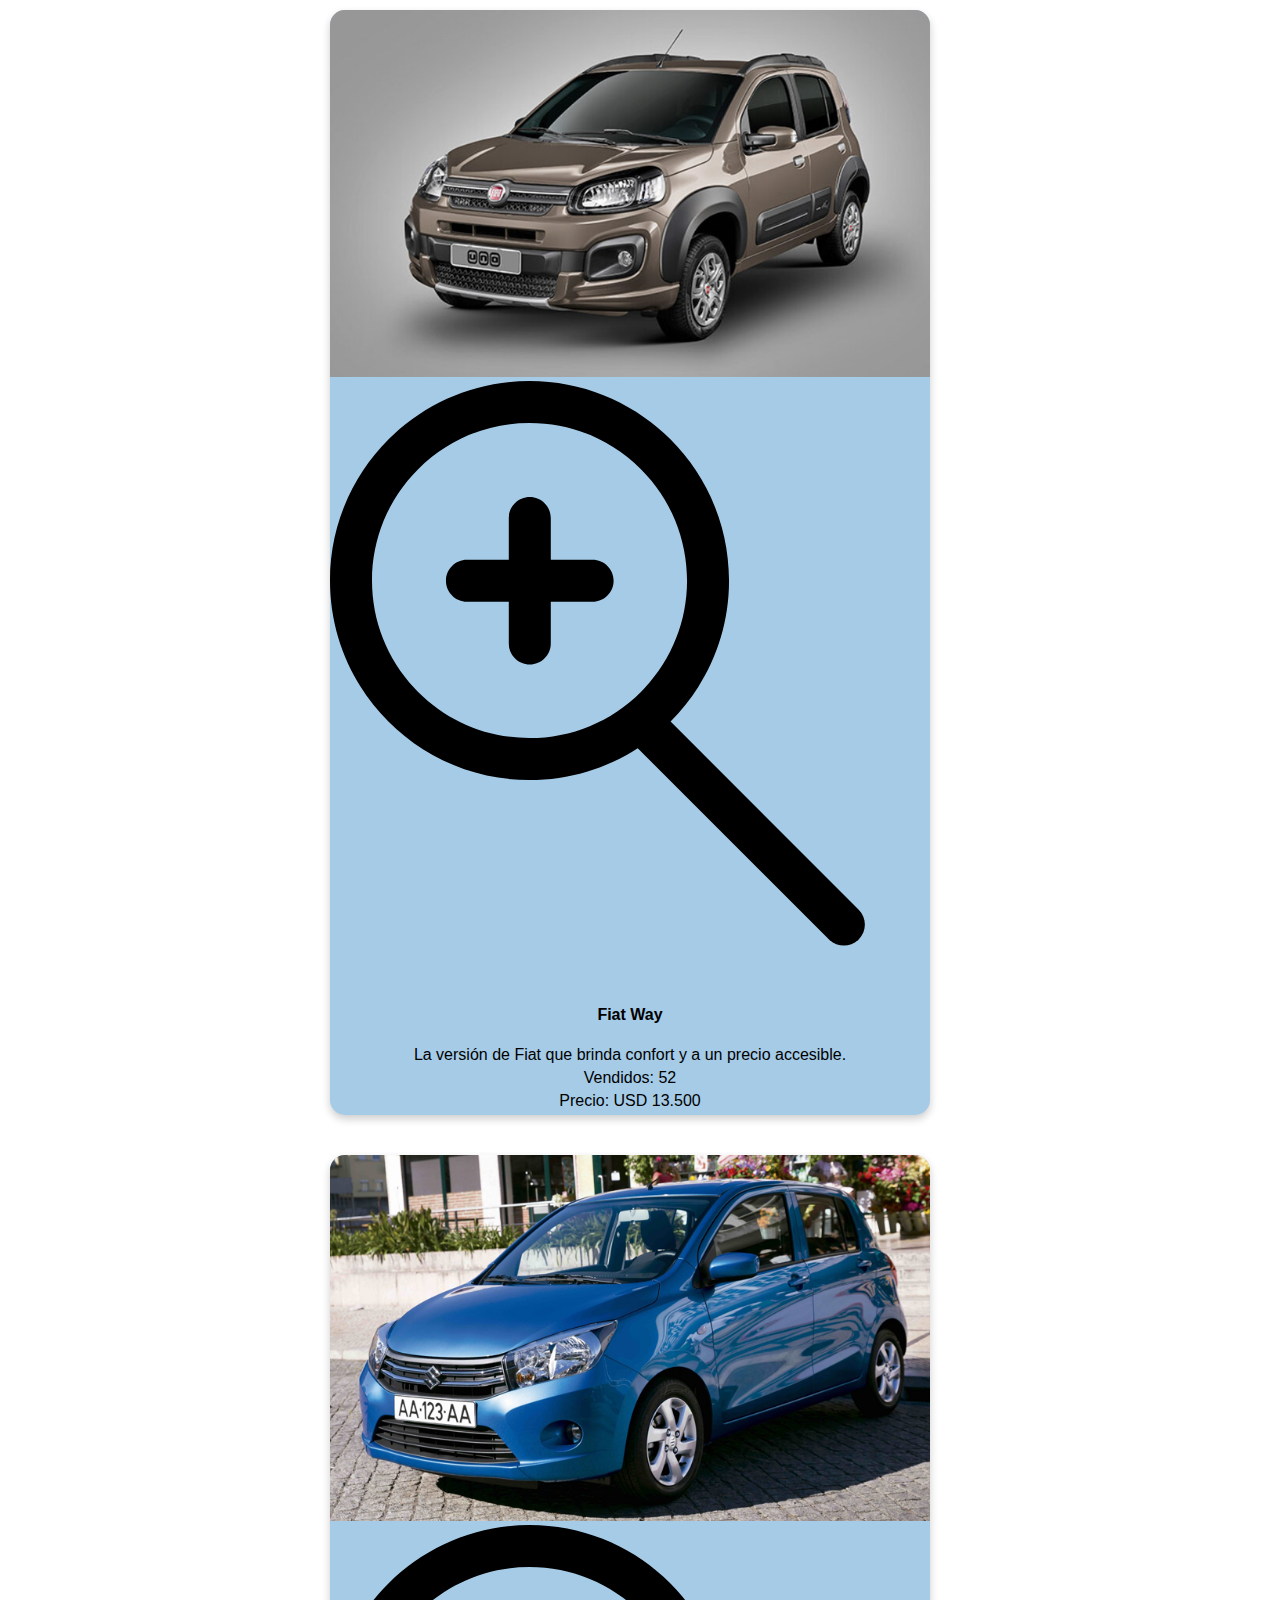
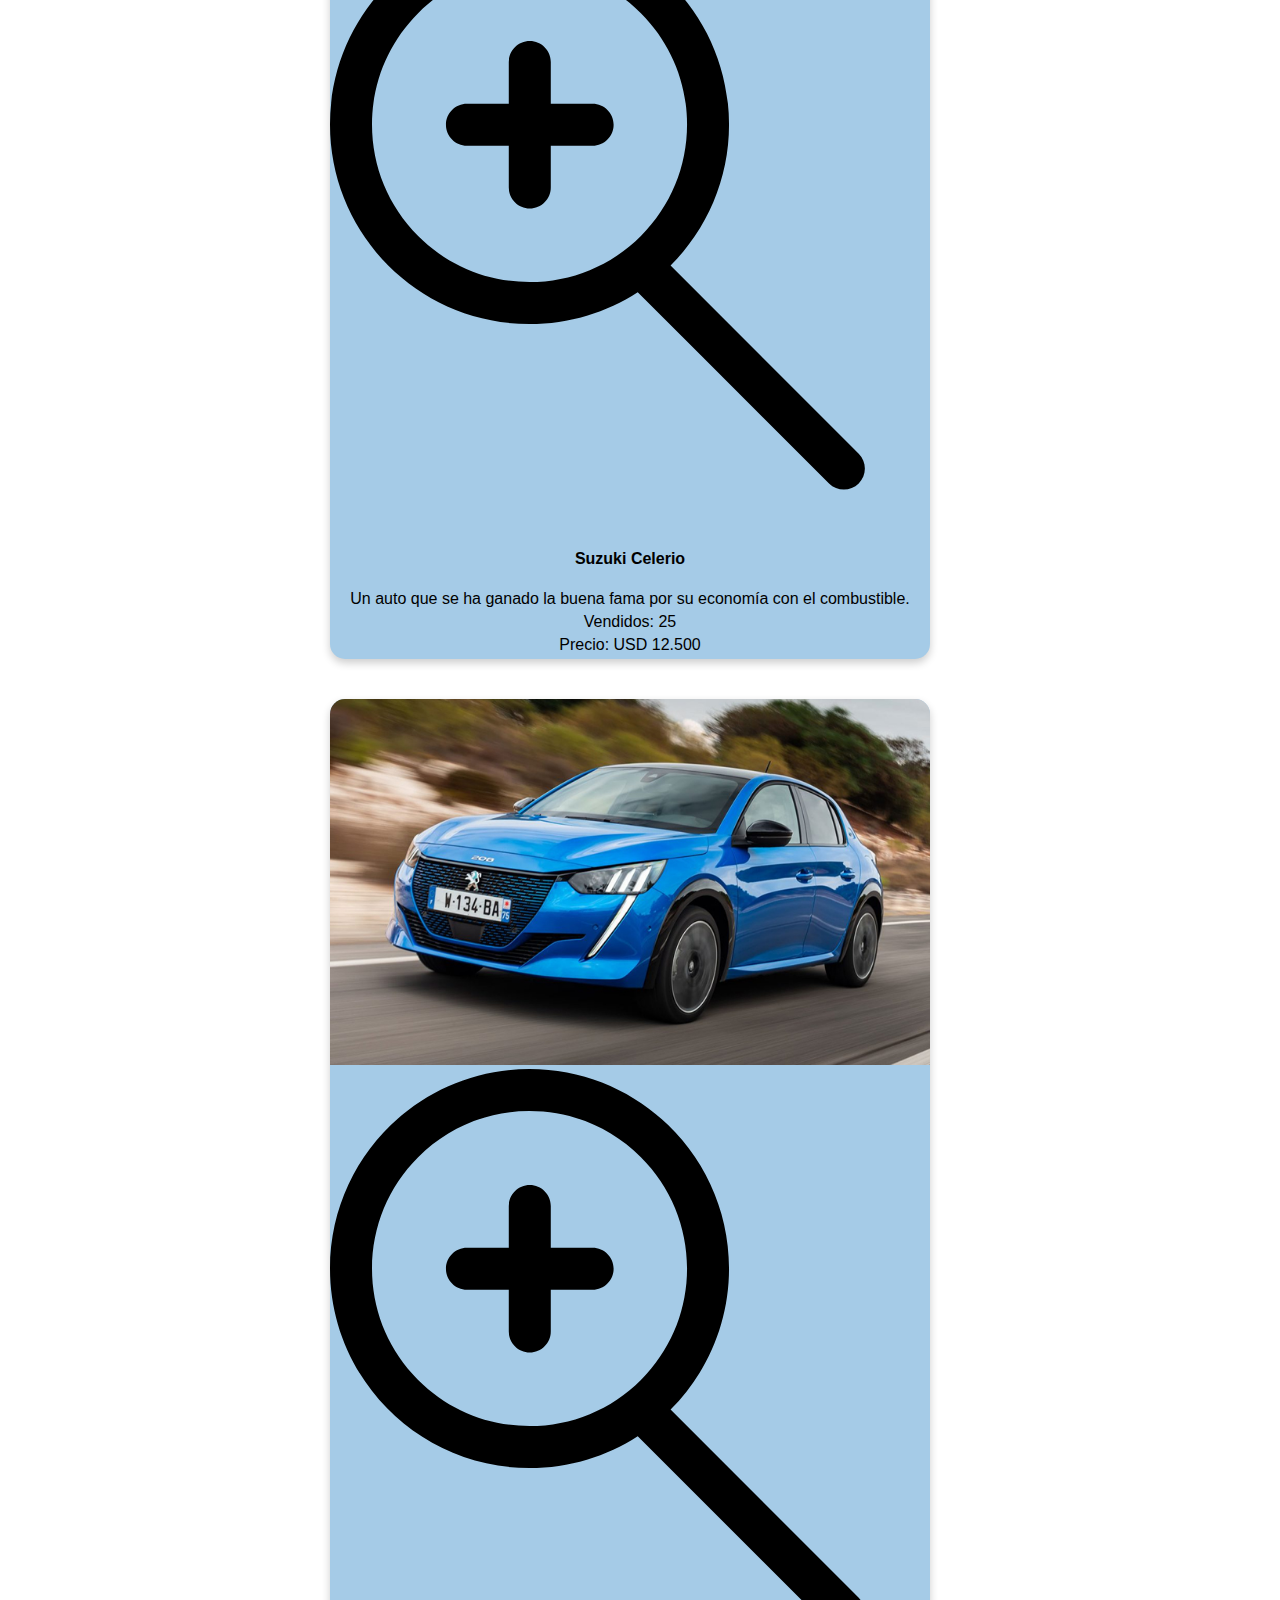
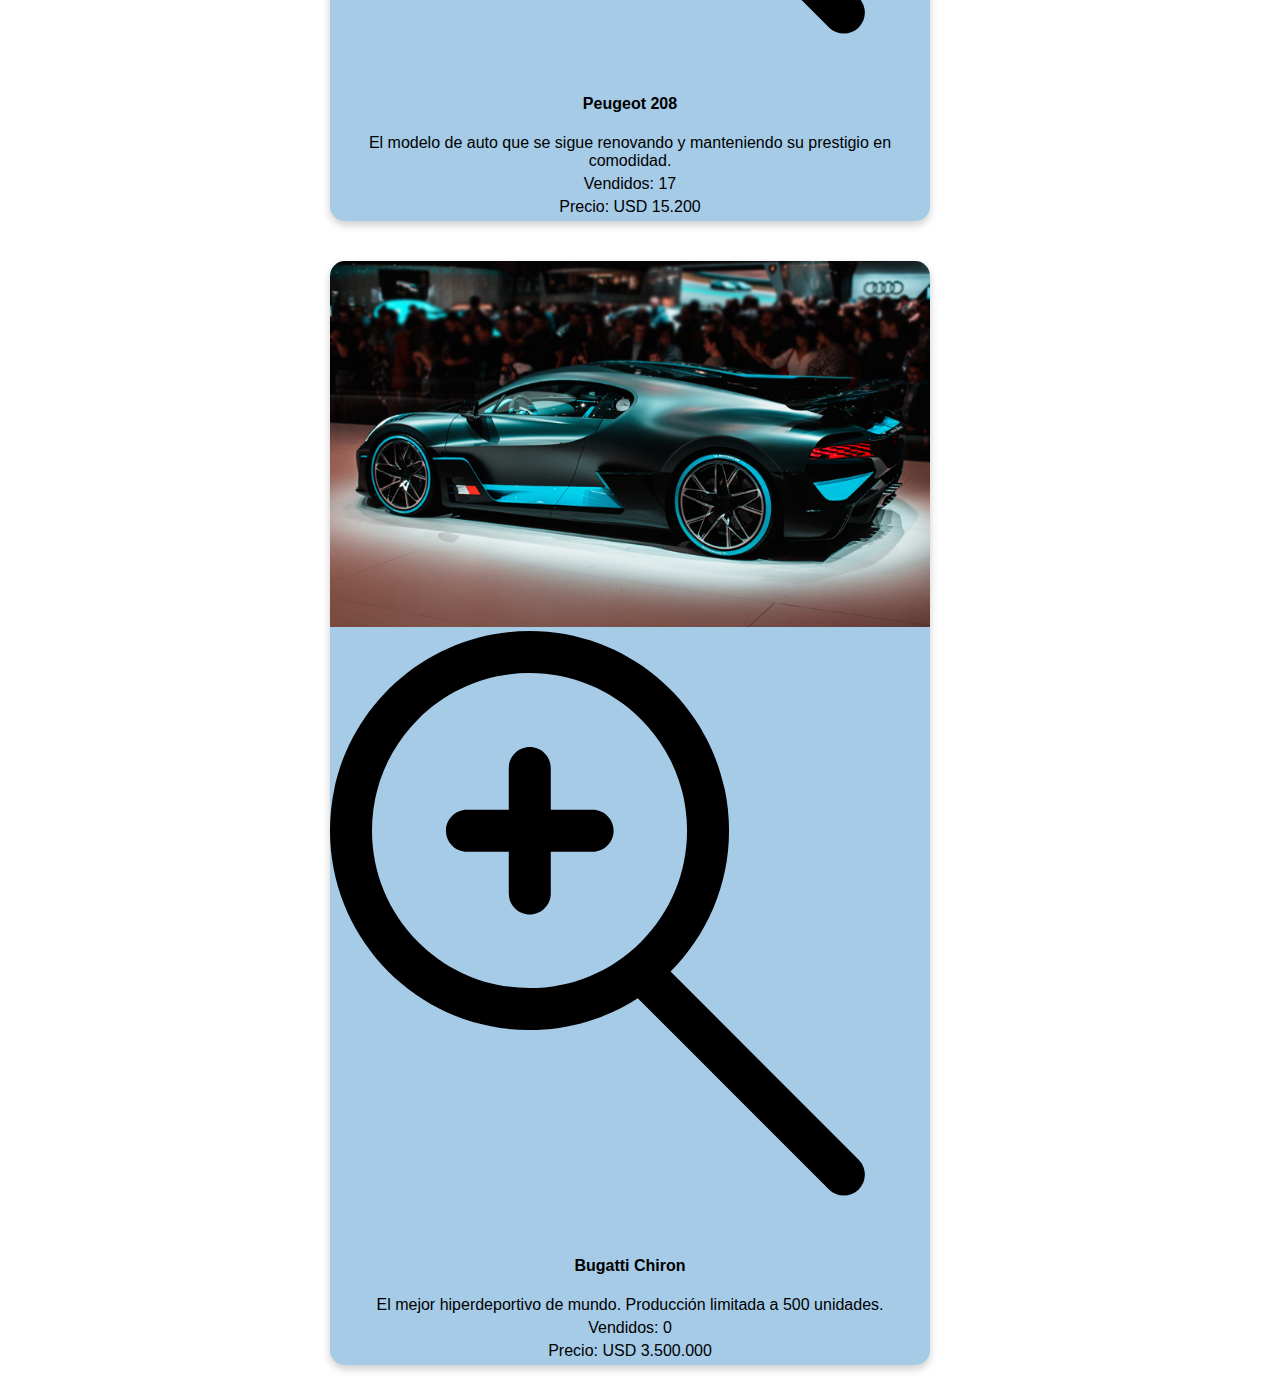
==== commit 76f053b9: "Agrego primera solución al desafiate" ====
--- a/autos.html
+++ b/autos.html
@@ -1,132 +1,121 @@
 <!DOCTYPE html>
 <html lang="es">
-<head>
-    <meta charset="UTF-8">
-    <meta name="viewport" content="width=device-width, initial-scale=1.0">
+  <head>
+    <meta charset="UTF-8" />
+    <meta name="viewport" content="width=device-width, initial-scale=1.0" />
     <title>Listado de productos</title>
-    <link rel="stylesheet" href="style.css">
+    <link rel="stylesheet" href="style.css" />
     <script src="script.js"></script>
-</head>
-<body>
+  </head>
+  <body>
     <h1>Listado de productos</h1>
-    <p class="subtitulo">Verás aquí todos los modelos de autos disponibles</p>
-<div class="contenedor">
-        <aside class="sidebar">
-            <h3>Categorías</h3>
-            <ul>
-                <li>
-                    <a href="#">Autos</a>
-                    <ul>
-                        <li><a href="#">Fiat</a></li>
-                        <li><a href="#">Chevrolet</a></li>
-                        <li><a href="#">Suzuki</a></li>
-                        <li><a href="#">Peugeot</a></li>
-                        <li><a href="#">Bugatti</a></li>
-                    </ul>
-                </li>
-                <li><a href="#">Juguetes</a></li>
-                <li><a href="#">Muebles</a></li>
-                <li><a href="#">Computadoras</a></li>
-                <li><a href="#">Herramientas</a></li>
-                <li><a href="#">Vestimenta</a></li>
-                <li><a href="#">Electrodomésticos</a></li>
-                <li><a href="#">Deportes</a></li>
-                <li><a href="#">Celulares</a></li>
-            </ul>
-    
-            <h3>Filtros</h3>
-            <div class="filtros">
-                <h4>Ordenar</h4>
-                <ul>
-                    <li>A-Z</li>
-                    <li>Z-A</li>
-                    <li>Más Vendidos</li>
-                    <li>Menos Vendidos</li>
-                </ul>
-    
-                <h4>Color</h4>
-                <div class="colores">
-                    <span class="color"></span>
-                    <span class="color"></span>
-                    <span class="color"></span>
-                    <span class="color"></span>
-                    <span class="color"></span>
-                    <span class="color"></span>
-                </div>
-            </div>
-    
-            <button type="button">RESTAURAR FILTROS</button>
-        </aside>
-
-<section class="contenido">
-    <div class="lista-productos">
+    <p>Verás aquí todos los modelos de autos disponibles</p>
+    <div class="contenedor">
+      <ul>
+        <li>
+          <a href="#">Autos</a>
+          <ul>
+            <li><a href="#">Sedanes</a></li>
+            <li><a href="#">SUVs</a></li>
+            <li><a href="#">Deportivos</a></li>
+            <li><a href="#">Eléctricos</a></li>
+          </ul>
+        </li>
+        <li><a href="#"></a>Juguetes</li>
+        <li><a href="#"></a>Muebles</li>
+        <li><a href="#"></a>Computadoras</li>
+        <li><a href="#"></a>Herramientas</li>
+        <li><a href="#"></a>Vestimenta</li>
+        <li><a href="#"></a>Electrodomésticos</li>
+        <li><a href="#"></a>Deportes</li>
+        <li><a href="#"></a></li>
+      </ul>
+      <div class="filtros">
+        <h3>Filtros</h3>
+        <div class="colores"></div>
+        <h4>Colores</h4>
+        <a href="#"> <span class="color"></span></a>
+        <a href="#"> <span class="color"></span></a>
+        <a href="#"> <span class="color"></span></a>
+        <a href="#"> <span class="color"></span></a>
+        <a href="#"> <span class="color"></span></a>
+        <a href="#"> <span class="color"></span></a>
+        <a href="#"> <span class="color"></span></a>
+      </div>
+      <div class="filtros">
+        <h4>Ordenar</h4>
+        <ul>
+          <li><a href="#">A-Z</a></li>
+          <li><a href="#">Z-A</a></li>
+          <li><a href="#">Precio ascendente</a></li>
+          <li><a href="#">Precio descendente</a></li>
+          <li><a href="#">Más vendidos</a></li>
+          <li><a href="#">Menos vendidos</a></li>
+        </ul>
+      </div>
+      <button type="button">Restaurar filtros</button>
+    </div>
+    <section class="contenido">
+      <div class="lista-productos">
         <div class="producto">
-            <div class="contenedor-img">
-                <img src="img/prod50921_1.jpg" alt="Chevrolet Onix Joy">
-                <img src="img/lupa.svg" alt="zoom">
-            </div>
-            <h3>Chevrolet Onix Joy</h3>
-            <p>Generación 2019, variedad de colores.<br>Motor 1.0, ideal para ciudad.</p>
-            <div class="detalles">
-                <span class="vendidos">Vendidos: 14</span>
-                <span class="precio">USD 13.500</span>
-            </div>
+          <img
+            src="img/prod50921_1.jpg"
+            alt="Foto del auto Chevrolet Onix Joy"
+          />
+          <img src="img/lupa.svg" alt="zoom" />
+          <h4>Chevrolet Onix Joy</h4>
+          <p>
+            Generación 2019, variedad de colores. Motor 1.0, ideal para ciudad.
+          </p>
+          <p>Vendidos: 14</p>
+          <p>Precio: USD 13.500</p>
         </div>
 
         <div class="producto">
-            <div class="contenedor-img">
-                <img src="img/prod50922_1.jpg" alt="Fiat Way">
-                <img src="img/lupa.svg" alt="zoom">
-            </div>
-            <h3>Fiat Way</h3>
-            <p>La versión de Fiat que brinda confort y a un precio accesible.</p>
-            <div class="detalles">
-                <span class="vendidos">Vendidos: 52</span>
-                <span class="precio">USD 13.500</span>
-            </div>
+          <img src="img/prod50922_1.jpg" alt="Foto del auto Fiat Way" />
+          <img src="img/lupa.svg" alt="zoom" />
+          <h4>Fiat Way</h4>
+          <p>La versión de Fiat que brinda confort y a un precio accesible.</p>
+          <p>Vendidos: 52</p>
+          <p>Precio: USD 13.500</p>
         </div>
 
         <div class="producto">
-            <div class="contenedor-img">
-                <img src="img/prod50923_1.jpg" alt="Suzuki Celerio">
-                <img src="img/lupa.svg" alt="zoom">
-            </div>
-            <h4>Suzuki Celerio</h4>
-            <p>Un auto que se ha ganado la buena fama por su economía con el combustible.</p>
-            <div class="detalles">
-                <span class="vendidos">Vendidos: 25</span>
-                <span class="precio">USD 12.500</span>
-            </div>
+          <img src="img/prod50923_1.jpg" alt="Foto del auto Suzuki Celerio" />
+          <img src="img/lupa.svg" alt="zoom" />
+          <h4>Suzuki Celerio</h4>
+          <p>
+            Un auto que se ha ganado la buena fama por su economía con el
+            combustible.
+          </p>
+          <p>Vendidos: 25</p>
+          <p>Precio: USD 12.500</p>
         </div>
 
         <div class="producto">
-            <div class="contenedor-img">
-                <img src="img/prod50924_1.jpg" alt="Foto del auto Peugot 208">
-                <img src="img/lupa.svg" alt="zoom">
-            </div>
-            <h4>Peugeot 208</h4>
-            <p>El modelo de auto que se sigue renovando y manteniendo su prestigio en comodidad.</p>
-            <div class="detalles">
-                <span class="vendidos">Vendidos: 17</span>
-                <span class="precio">USD 15.200</span>
-            </div>
+          <img src="img/prod50924_1.jpg" alt="Foto del auto Peugot 208" />
+          <img src="img/lupa.svg" alt="zoom" />
+          <h4>Peugeot 208</h4>
+          <p>
+            El modelo de auto que se sigue renovando y manteniendo su prestigio
+            en comodidad.
+          </p>
+          <p>Vendidos: 17</p>
+          <p>Precio: USD 15.200</p>
         </div>
 
         <div class="producto">
-            <div class="contenedor-img">
-                <img src="img/prod50925_1.jpg" alt="Foto del auto Bugatti Chiron">
-                <img src="img/lupa.svg" alt="zoom">
-            </div>
-            <h4>Bugatti Chiron</h4>
-            <p>El mejor hiperdeportivo de mundo. Producción limitada a 500 unidades.</p>
-            <div class="detalles">
-                <span class="vendidos">Vendidos: 0</span>
-                <span class="precio">USD 3.500.000</span>
-            </div>
+          <img src="img/prod50925_1.jpg" alt="Foto del auto Bugatti Chiron" />
+          <img src="img/lupa.svg" alt="zoom" />
+          <h4>Bugatti Chiron</h4>
+          <p>
+            El mejor hiperdeportivo de mundo. Producción limitada a 500
+            unidades.
+          </p>
+          <p>Vendidos: 0</p>
+          <p>Precio: USD 3.500.000</p>
         </div>
-        
-    </div>
-</section>
-</div>
-</body>
-</html>+      </div>
+    </section>
+  </body>
+</html>
--- a/style.css
+++ b/style.css
@@ -27,11 +27,10 @@
 }
 
 .sidebar {
-    width: 22%;
+    width: 20%;
     height: fit-content;
     padding: 20px;
     background-color: #B9D6F2;
-    box-sizing: border-box;
     border-radius: 15px;
 }
 
@@ -128,13 +127,11 @@
 
 .contenido {
     flex: 1;
-    padding: 20px;
-    background-color: #fff;
 }
 
 
 .lista-productos {
-    width: 70%;
+    padding: 0 20px;
     margin-left: auto;
     margin-right: 20px;
     display: flex;
@@ -144,14 +141,14 @@
 }
 
 .producto {
-    width: 300px;
+    display: block;
+    width: 600px;
     background-color: #a5cbe7;
     border-radius: 15px;
     overflow: hidden;
     box-shadow: 0 4px 8px rgba(0, 0, 0, 0.2);
     margin: 20px;
     text-align: center;
-    font-family: 'Jost', sans-serif;
     color: #000;
 }
 
